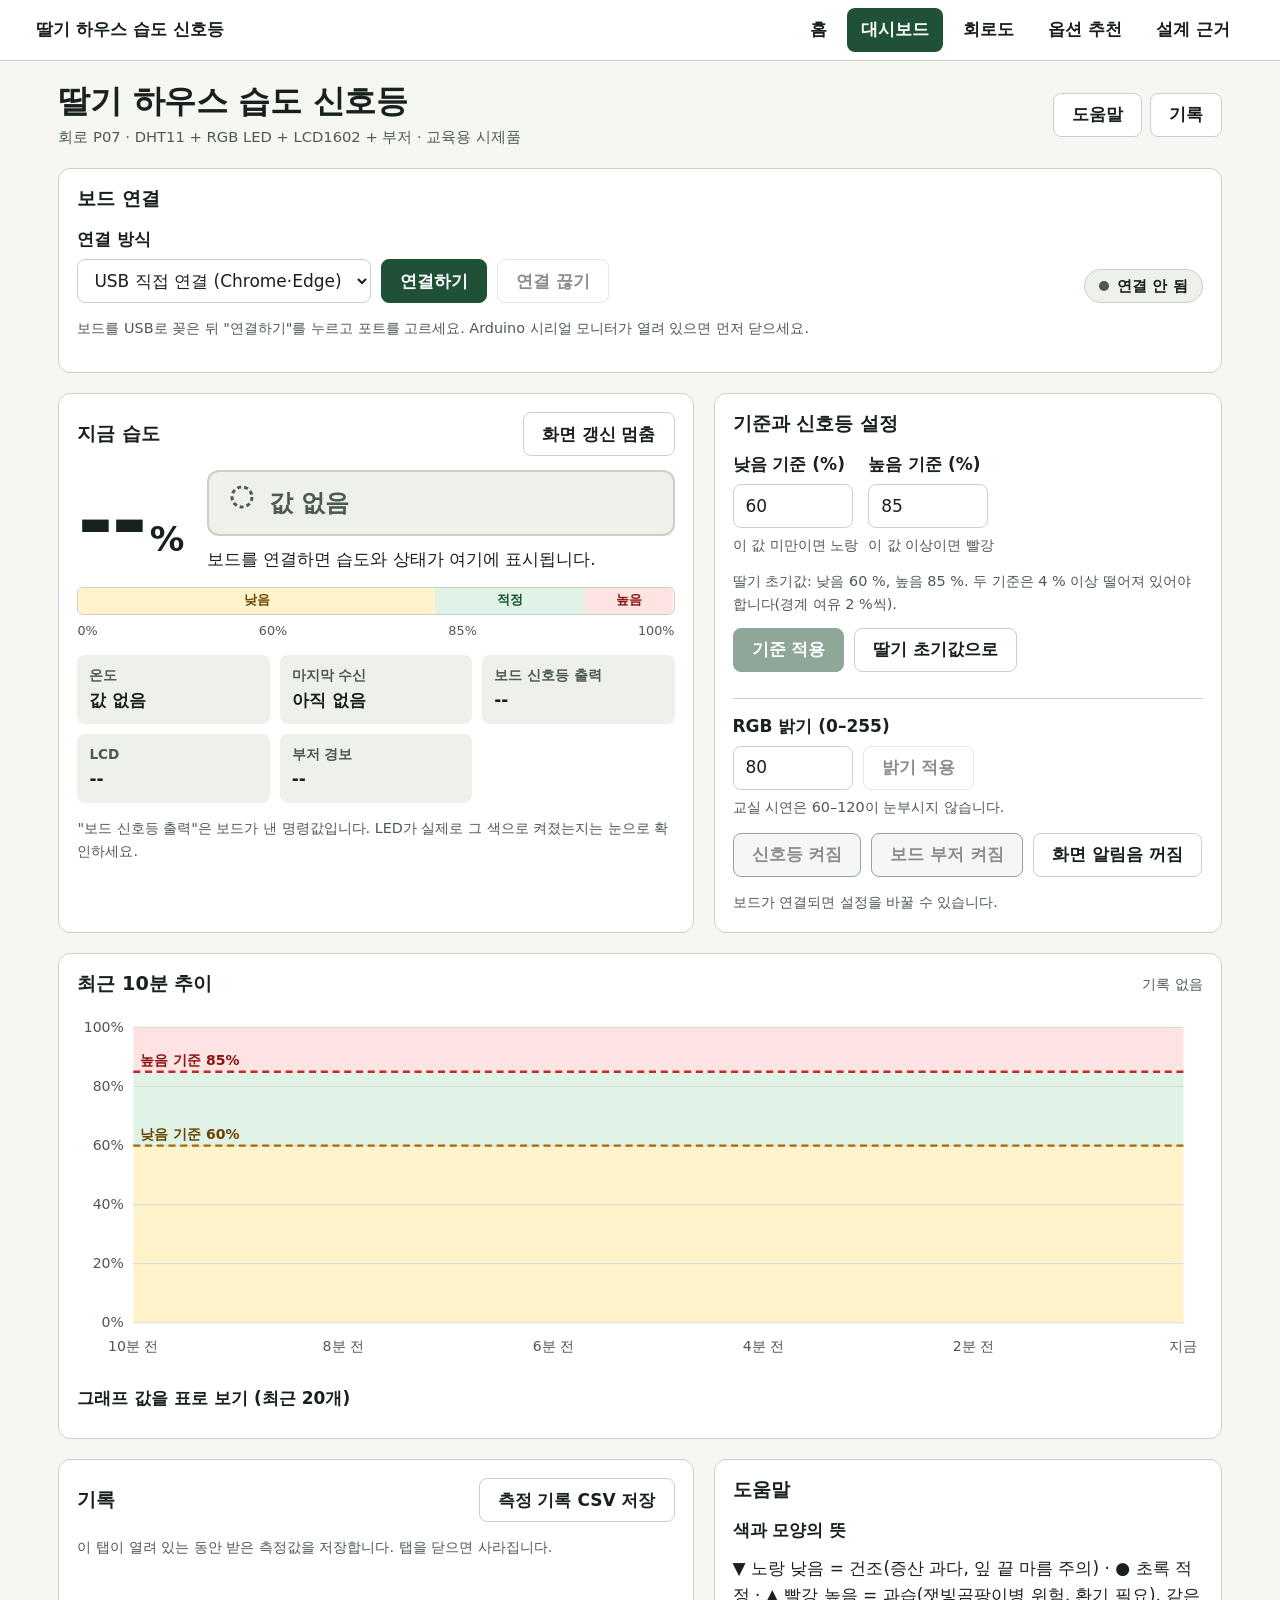
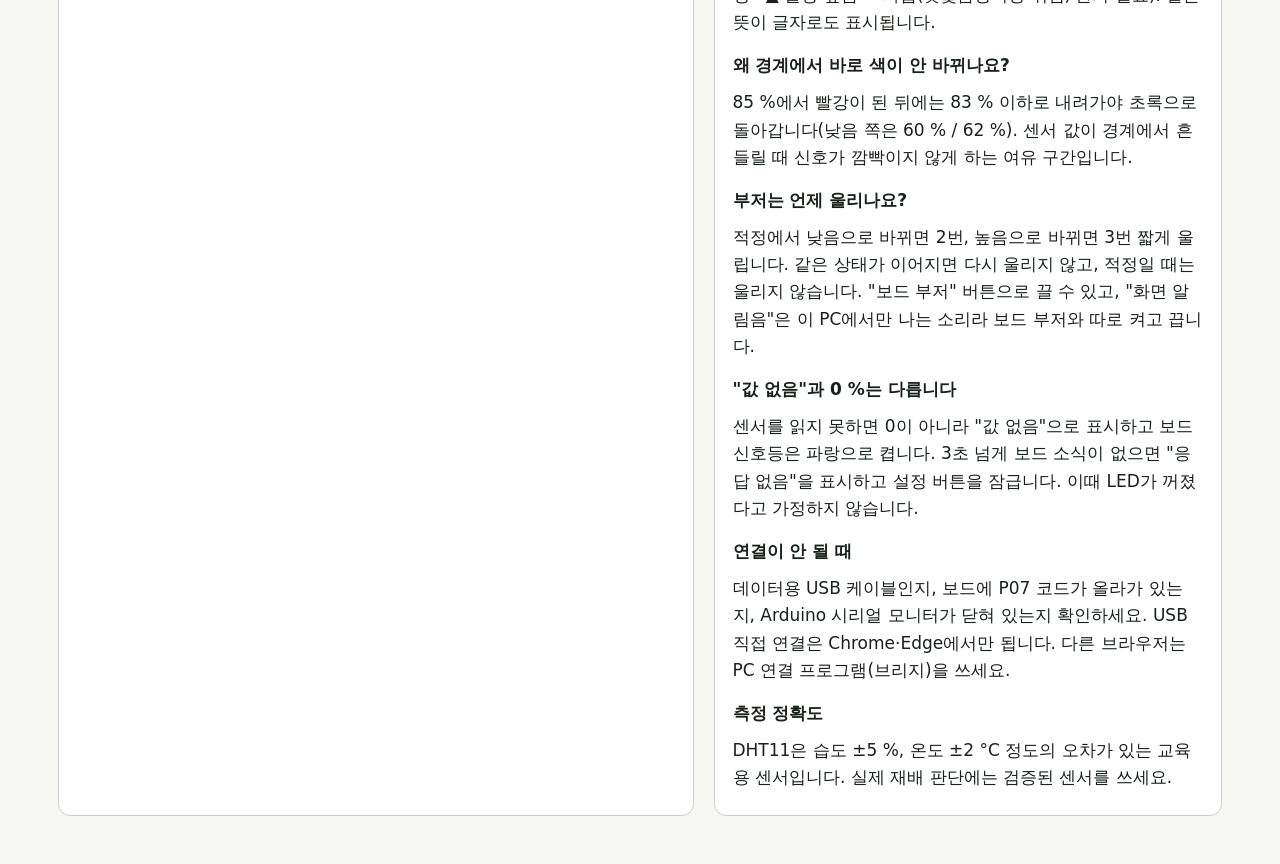
==== dashboard.html @ 8ade4249 "딸기 하우스 습도 신호등 사이트 첫 공개 대시보드, 회로도(부저 + 1kΩ 포함), 부품·서비스 옵션 추천, ISO 9241·WCAG 2.2 설계 근거 페이지와 보드 코드(P07)" ====
<!doctype html>
<html lang="ko">
<head>
<meta charset="utf-8">
<meta name="viewport" content="width=device-width, initial-scale=1">
<title>대시보드 · 딸기 하우스 습도 신호등</title>
<link rel="stylesheet" href="assets/nav.css">
<style>
/* 레이아웃: 위 = 연결 / 왼쪽 = 지금 상태 / 오른쪽 = 설정 / 아래 = 추이·기록·도움말
   색 토큰: 상태색(낮음·적정·높음)은 글자·모양과 함께만 씁니다 (WCAG 1.4.1) */
:root{
  --bg:#f6f7f3; --surface:#ffffff; --soft:#eef1ea; --line:#c9d0c5; --fg:#18211b; --muted:#4c5a50;
  --brand:#1f5136; --brand-fg:#ffffff; --focus:#0b57d0;
  --low:#a86b00;  --low-bg:#fff3cc;  --low-fg:#6b4300;
  --ok:#1f7a3d;   --ok-bg:#e1f2e6;   --ok-fg:#14532b;
  --high:#c62828; --high-bg:#fde4e2; --high-fg:#8a1414;
  --warn-bg:#fff2d6; --warn-fg:#6b4300; --err-bg:#fde4e2; --err-fg:#8a1414;
  --chart-grid:#d9ded5; --chart-line:#18211b;
  --font:"Pretendard","Malgun Gothic","Apple SD Gothic Neo","Noto Sans KR",system-ui,sans-serif;
  --mono:ui-monospace,"Cascadia Mono",Consolas,monospace;
  color-scheme:light;
}
@media (prefers-color-scheme: dark){:root{
  --bg:#121614; --surface:#1b211d; --soft:#232b25; --line:#3a463e; --fg:#e9efea; --muted:#aab8ae;
  --brand:#8fd0a8; --brand-fg:#0d1a12; --focus:#8ab4ff;
  --low:#f2c14e; --low-bg:#3d3010; --low-fg:#ffe7a6;
  --ok:#6fd48f;  --ok-bg:#183524; --ok-fg:#c4f0d2;
  --high:#ff8a80;--high-bg:#4a1f1d;--high-fg:#ffd2cd;
  --warn-bg:#3d2f10; --warn-fg:#ffe2a6; --err-bg:#4a1f1d; --err-fg:#ffd2cd;
  --chart-grid:#33403a; --chart-line:#e9efea; color-scheme:dark}}
*{box-sizing:border-box}
[hidden]{display:none!important}
html{font-size:100%}
body{margin:0;background:var(--bg);color:var(--fg);font-family:var(--font);font-size:1.0625rem;line-height:1.6}
.skip{position:absolute;left:-9999px;top:8px;background:var(--surface);color:var(--fg);padding:8px 12px;border-radius:6px;z-index:10}
.skip:focus{left:12px}
:focus-visible{outline:3px solid var(--focus);outline-offset:2px}
.wrap{max-width:1240px;margin:0 auto;padding:20px max(16px,3vw) 48px;display:grid;gap:20px}
h1,h2,h3{margin:0;line-height:1.3}
h1{font-size:clamp(1.5rem,2.6vw,2rem);font-weight:800;letter-spacing:-.01em}
h2{font-size:1.2rem;font-weight:800}
p{margin:0}
.muted{color:var(--muted)}
.small{font-size:.92rem}
code,.mono{font-family:var(--mono);font-size:.92em}
/* 머리말 */
header.top{display:flex;flex-wrap:wrap;gap:12px 24px;align-items:center;justify-content:space-between}
.title{display:grid;gap:2px}
.toplinks{display:flex;gap:8px;flex-wrap:wrap}
/* 카드 */
.card{background:var(--surface);border:1px solid var(--line);border-radius:12px;padding:18px;display:grid;gap:14px;min-width:0;align-content:start}
.grid{display:grid;grid-template-columns:minmax(0,1.25fr) minmax(0,1fr);gap:20px}
@media (max-width:860px){.grid{grid-template-columns:1fr}}
/* 버튼·입력 */
button,select,input{font:inherit;color:inherit}
button,.btn{min-height:44px;padding:0 18px;border-radius:8px;border:1px solid var(--line);background:var(--surface);cursor:pointer;font-weight:600;text-decoration:none;display:inline-flex;align-items:center;gap:8px;color:var(--fg)}
button.primary{background:var(--brand);border-color:var(--brand);color:var(--brand-fg)}
button[aria-pressed="true"]{background:var(--soft);border-color:var(--brand)}
button:disabled{opacity:.5;cursor:not-allowed}
select,input[type=number],input[type=text]{min-height:44px;border:1px solid var(--line);border-radius:8px;background:var(--surface);padding:0 12px}
input[type=number]{width:7.5rem;font-variant-numeric:tabular-nums}
input[type=range]{width:100%;min-height:44px;accent-color:var(--brand)}
input[aria-invalid="true"]{border-color:var(--high);border-width:2px}
label{font-weight:700}
.row{display:flex;flex-wrap:wrap;gap:10px;align-items:center}
.field{display:grid;gap:6px}
.hint{font-size:.9rem;color:var(--muted)}
.error-text{font-size:.92rem;color:var(--err-fg);background:var(--err-bg);padding:6px 10px;border-radius:6px}
/* 연결 막대 */
.conn{display:flex;flex-wrap:wrap;gap:12px;align-items:end;justify-content:space-between}
.conn .row{align-items:end}
.pill{display:inline-flex;align-items:center;gap:8px;border-radius:999px;padding:4px 14px;font-weight:700;font-size:.95rem;border:1px solid var(--line);background:var(--soft)}
.pill .dot{width:10px;height:10px;border-radius:50%;background:var(--muted)}
.pill[data-s="connected"] .dot{background:var(--ok)}
.pill[data-s="stale"]{background:var(--warn-bg);color:var(--warn-fg)}
.pill[data-s="stale"] .dot{background:#d08a00}
.pill[data-s="error"]{background:var(--err-bg);color:var(--err-fg)}
.pill[data-s="error"] .dot{background:var(--high)}
.banner{border-radius:10px;padding:12px 16px;display:grid;gap:4px}
.banner.warn{background:var(--warn-bg);color:var(--warn-fg)}
.banner.err{background:var(--err-bg);color:var(--err-fg)}
.banner.sim{background:var(--soft);border:1px dashed var(--line)}
/* 지금 상태 */
.now{display:grid;grid-template-columns:auto 1fr;gap:18px 24px;align-items:center}
@media (max-width:520px){.now{grid-template-columns:1fr}}
.reading{font-size:clamp(3.4rem,8vw,5.4rem);font-weight:800;line-height:1;font-variant-numeric:tabular-nums;letter-spacing:-.02em}
.reading small{font-size:.4em;font-weight:700;margin-left:4px}
.level{display:inline-flex;align-items:center;gap:12px;border-radius:12px;padding:10px 18px;font-size:1.5rem;font-weight:800;border:2px solid transparent}
.level svg{width:30px;height:30px;flex:none}
.level[data-l="low"]{background:var(--low-bg);color:var(--low-fg);border-color:var(--low)}
.level[data-l="ok"]{background:var(--ok-bg);color:var(--ok-fg);border-color:var(--ok)}
.level[data-l="high"]{background:var(--high-bg);color:var(--high-fg);border-color:var(--high)}
.level[data-l="none"]{background:var(--soft);color:var(--muted);border-color:var(--line)}
.meaning{font-size:1.05rem}
dl.facts{display:grid;grid-template-columns:repeat(auto-fit,minmax(150px,1fr));gap:10px;margin:0}
dl.facts div{background:var(--soft);border-radius:8px;padding:10px 12px;min-width:0}
dl.facts dt{font-size:.85rem;color:var(--muted);font-weight:700}
dl.facts dd{margin:0;font-weight:700;font-variant-numeric:tabular-nums;overflow-wrap:anywhere}
.is-stale .reading,.is-stale .level{opacity:.55}
/* 기준 막대 */
.scale{display:grid;gap:6px}
.scale-bar{position:relative;height:28px;border-radius:6px;overflow:hidden;display:flex;border:1px solid var(--line)}
.scale-bar span{display:flex;align-items:center;justify-content:center;font-size:.8rem;font-weight:800}
.scale-bar .b-low{background:var(--low-bg);color:var(--low-fg)}
.scale-bar .b-ok{background:var(--ok-bg);color:var(--ok-fg)}
.scale-bar .b-high{background:var(--high-bg);color:var(--high-fg)}
.scale-marker{position:absolute;top:-4px;bottom:-4px;width:4px;background:var(--fg);border-radius:2px;transform:translateX(-2px)}
.scale-ticks{display:flex;justify-content:space-between;font-size:.8rem;color:var(--muted);font-variant-numeric:tabular-nums}
/* 그래프 */
.chart{width:100%;height:auto;display:block}
details summary{cursor:pointer;font-weight:700;min-height:44px;display:flex;align-items:center}
.tablebox{overflow-x:auto;border:1px solid var(--line);border-radius:8px}
table{border-collapse:collapse;width:100%;font-variant-numeric:tabular-nums;font-size:.95rem}
th,td{text-align:left;padding:8px 12px;border-top:1px solid var(--line)}
thead th{background:var(--soft);border-top:0}
/* 기록 */
ol.log{list-style:none;margin:0;padding:0;display:grid;gap:4px;max-height:320px;overflow:auto}
ol.log li{display:grid;grid-template-columns:5.5rem 1fr;gap:10px;padding:6px 8px;border-radius:6px}
ol.log li:nth-child(odd){background:var(--soft)}
ol.log time{font-family:var(--mono);font-size:.88rem;color:var(--muted)}
.sr{position:absolute;width:1px;height:1px;overflow:hidden;clip:rect(0 0 0 0);white-space:nowrap}
.help dl{display:grid;gap:10px;margin:0}
.help dt{font-weight:800}
.help dd{margin:0 0 6px}
@media (prefers-reduced-motion:no-preference){.level{transition:background-color .3s,border-color .3s}}
</style>
</head>
<body>
<a class="skip" href="#main">본문으로 건너뛰기</a>
<nav class="site-nav" aria-label="사이트 메뉴"><ul><li class="brand">딸기 하우스 습도 신호등</li><li><a href="index.html">홈</a></li><li><a href="dashboard.html" aria-current="page">대시보드</a></li><li><a href="wiring.html">회로도</a></li><li><a href="options.html">옵션 추천</a></li><li><a href="design.html">설계 근거</a></li></ul></nav>
<div class="wrap">

<header class="top">
  <div class="title">
    <h1>딸기 하우스 습도 신호등</h1>
    <p class="muted small">회로 P07 · DHT11 + RGB LED + LCD1602 + 부저 · 교육용 시제품</p>
  </div>
  <nav class="toplinks" aria-label="바로가기">
    <a class="btn" href="#help">도움말</a>
    <a class="btn" href="#log-title">기록</a>
  </nav>
</header>

<section class="card" aria-labelledby="conn-title">
  <h2 id="conn-title">보드 연결</h2>
  <div class="conn">
    <div class="row">
      <div class="field">
        <label for="mode">연결 방식</label>
        <select id="mode">
          <option value="serial">USB 직접 연결 (Chrome·Edge)</option>
          <option value="bridge">PC 연결 프로그램 (브리지)</option>
          <option value="sim">시뮬레이션 (보드 없이 시험)</option>
        </select>
      </div>
      <div class="field" id="bridge-field" hidden>
        <label for="bridge-url">브리지 주소</label>
        <input id="bridge-url" type="text" value="ws://127.0.0.1:8765" spellcheck="false" autocomplete="off">
      </div>
      <button id="connect" class="primary" type="button">연결하기</button>
      <button id="disconnect" type="button" disabled>연결 끊기</button>
    </div>
    <p class="pill" id="conn-pill" data-s="idle"><span class="dot" aria-hidden="true"></span><span id="conn-text">연결 안 됨</span></p>
  </div>
  <p class="hint" id="mode-hint">보드를 USB로 꽂은 뒤 "연결하기"를 누르고 포트를 고르세요. Arduino 시리얼 모니터가 열려 있으면 먼저 닫으세요.</p>
  <div id="banner-area" class="grid" style="grid-template-columns:1fr"></div>
</section>

<main id="main" class="grid">
  <section class="card" id="now-card" aria-labelledby="now-title">
    <div class="row" style="justify-content:space-between">
      <h2 id="now-title">지금 습도</h2>
      <button id="pause" type="button" aria-pressed="false">화면 갱신 멈춤</button>
    </div>
    <div class="now">
      <p class="reading" id="rh-value" aria-describedby="rh-updated">--<small>%</small></p>
      <div style="display:grid;gap:10px">
        <p class="level" id="level" data-l="none"><span id="level-icon" aria-hidden="true"></span><span id="level-text">값 없음</span></p>
        <p class="meaning" id="level-meaning">보드를 연결하면 습도와 상태가 여기에 표시됩니다.</p>
      </div>
    </div>
    <div class="scale" aria-hidden="true">
      <div class="scale-bar" id="scale-bar">
        <span class="b-low" id="b-low">낮음</span><span class="b-ok" id="b-ok">적정</span><span class="b-high" id="b-high">높음</span>
        <i class="scale-marker" id="scale-marker" hidden></i>
      </div>
      <div class="scale-ticks"><span>0%</span><span id="tick-low">60%</span><span id="tick-high">85%</span><span>100%</span></div>
    </div>
    <dl class="facts">
      <div><dt>온도</dt><dd id="t-value">--</dd></div>
      <div><dt>마지막 수신</dt><dd id="rh-updated">아직 없음</dd></div>
      <div><dt>보드 신호등 출력</dt><dd id="rgb-state">--</dd></div>
      <div><dt>LCD</dt><dd id="lcd-state">--</dd></div>
      <div><dt>부저 경보</dt><dd id="buzz-state">--</dd></div>
    </dl>
    <p class="hint">"보드 신호등 출력"은 보드가 낸 명령값입니다. LED가 실제로 그 색으로 켜졌는지는 눈으로 확인하세요.</p>
  </section>

  <section class="card" aria-labelledby="set-title">
    <h2 id="set-title">기준과 신호등 설정</h2>
    <form id="rh-form" novalidate>
      <fieldset style="border:0;padding:0;margin:0;display:grid;gap:12px">
        <legend class="sr">습도 기준</legend>
        <div class="row">
          <div class="field">
            <label for="rh-low">낮음 기준 (%)</label>
            <input id="rh-low" name="rh-low" type="number" inputmode="numeric" min="1" max="99" step="1" value="60" aria-describedby="rh-low-hint rh-low-err">
            <span class="hint" id="rh-low-hint">이 값 미만이면 노랑</span>
          </div>
          <div class="field">
            <label for="rh-high">높음 기준 (%)</label>
            <input id="rh-high" name="rh-high" type="number" inputmode="numeric" min="1" max="99" step="1" value="85" aria-describedby="rh-high-hint rh-high-err">
            <span class="hint" id="rh-high-hint">이 값 이상이면 빨강</span>
          </div>
        </div>
        <p class="error-text" id="rh-low-err" hidden></p>
        <p class="error-text" id="rh-high-err" hidden></p>
        <p class="hint">딸기 초기값: 낮음 60 %, 높음 85 %. 두 기준은 4 % 이상 떨어져 있어야 합니다(경계 여유 2 %씩).</p>
        <div class="row">
          <button type="submit" class="primary" id="rh-apply">기준 적용</button>
          <button type="button" id="rh-reset">딸기 초기값으로</button>
        </div>
        <p class="hint" id="rh-result" role="status"></p>
      </fieldset>
    </form>
    <hr style="border:0;border-top:1px solid var(--line);margin:0">
    <div class="field">
      <label for="bright">RGB 밝기 (0–255)</label>
      <div class="row">
        <input id="bright" type="number" inputmode="numeric" min="0" max="255" step="5" value="80" aria-describedby="bright-hint">
        <button type="button" id="bright-apply">밝기 적용</button>
      </div>
      <span class="hint" id="bright-hint">교실 시연은 60–120이 눈부시지 않습니다.</span>
    </div>
    <div class="row">
      <button type="button" id="light-toggle" aria-pressed="true">신호등 켜짐</button>
      <button type="button" id="buzz-toggle" aria-pressed="true">보드 부저 켜짐</button>
      <button type="button" id="sound-toggle" aria-pressed="false">화면 알림음 꺼짐</button>
    </div>
    <p class="hint" id="ctrl-note">보드가 연결되면 설정을 바꿀 수 있습니다.</p>
    <div id="sim-controls" class="banner sim" hidden>
      <strong>시뮬레이션 조작</strong>
      <p class="small">실제 보드 대신 가상 보드가 같은 규약으로 답합니다. 화면의 값은 실제 측정이 아닙니다.</p>
      <div class="row">
        <button type="button" data-sim="up">입김 불기 (+12 %)</button>
        <button type="button" data-sim="down">마른 바람 (−12 %)</button>
        <button type="button" data-sim="fail" aria-pressed="false">센서 오류 흉내</button>
      </div>
    </div>
  </section>

  <section class="card" style="grid-column:1/-1" aria-labelledby="trend-title">
    <div class="row" style="justify-content:space-between">
      <h2 id="trend-title">최근 10분 추이</h2>
      <p class="hint" id="trend-summary">기록 없음</p>
    </div>
    <svg class="chart" id="chart" viewBox="0 0 960 300" role="img" aria-labelledby="chart-title chart-desc">
      <title id="chart-title">최근 10분 습도 그래프</title>
      <desc id="chart-desc">아직 기록이 없습니다.</desc>
    </svg>
    <details>
      <summary>그래프 값을 표로 보기 (최근 20개)</summary>
      <div class="tablebox"><table>
        <thead><tr><th scope="col">시각</th><th scope="col">습도</th><th scope="col">온도</th><th scope="col">상태</th></tr></thead>
        <tbody id="trend-table"><tr><td colspan="4">기록 없음</td></tr></tbody>
      </table></div>
    </details>
  </section>

  <section class="card" aria-labelledby="log-title">
    <div class="row" style="justify-content:space-between">
      <h2 id="log-title">기록</h2>
      <button type="button" id="csv">측정 기록 CSV 저장</button>
    </div>
    <p class="hint" id="csv-note">이 탭이 열려 있는 동안 받은 측정값을 저장합니다. 탭을 닫으면 사라집니다.</p>
    <ol class="log" id="log" tabindex="0" aria-label="상태 변화와 명령 결과, 최신순"></ol>
  </section>

  <section class="card help" id="help" aria-labelledby="help-title">
    <h2 id="help-title">도움말</h2>
    <dl>
      <dt>색과 모양의 뜻</dt>
      <dd>▼ 노랑 낮음 = 건조(증산 과다, 잎 끝 마름 주의) · ● 초록 적정 · ▲ 빨강 높음 = 과습(잿빛곰팡이병 위험, 환기 필요). 같은 뜻이 글자로도 표시됩니다.</dd>
      <dt>왜 경계에서 바로 색이 안 바뀌나요?</dt>
      <dd>85 %에서 빨강이 된 뒤에는 83 % 이하로 내려가야 초록으로 돌아갑니다(낮음 쪽은 60 % / 62 %). 센서 값이 경계에서 흔들릴 때 신호가 깜빡이지 않게 하는 여유 구간입니다.</dd>
      <dt>부저는 언제 울리나요?</dt>
      <dd>적정에서 낮음으로 바뀌면 2번, 높음으로 바뀌면 3번 짧게 울립니다. 같은 상태가 이어지면 다시 울리지 않고, 적정일 때는 울리지 않습니다. "보드 부저" 버튼으로 끌 수 있고, "화면 알림음"은 이 PC에서만 나는 소리라 보드 부저와 따로 켜고 끕니다.</dd>
      <dt>"값 없음"과 0 %는 다릅니다</dt>
      <dd>센서를 읽지 못하면 0이 아니라 "값 없음"으로 표시하고 보드 신호등은 파랑으로 켭니다. 3초 넘게 보드 소식이 없으면 "응답 없음"을 표시하고 설정 버튼을 잠급니다. 이때 LED가 꺼졌다고 가정하지 않습니다.</dd>
      <dt>연결이 안 될 때</dt>
      <dd>데이터용 USB 케이블인지, 보드에 P07 코드가 올라가 있는지, Arduino 시리얼 모니터가 닫혀 있는지 확인하세요. USB 직접 연결은 Chrome·Edge에서만 됩니다. 다른 브라우저는 PC 연결 프로그램(브리지)을 쓰세요.</dd>
      <dt>측정 정확도</dt>
      <dd>DHT11은 습도 ±5 %, 온도 ±2 °C 정도의 오차가 있는 교육용 센서입니다. 실제 재배 판단에는 검증된 센서를 쓰세요.</dd>
    </dl>
  </section>
</main>

<div class="sr" aria-live="polite" id="announcer"></div>
</div>

<script>
"use strict";
/* ================= 설정 ================= */
const PROFILE = "P07";
const STALE_MS = 3000;          // 이 시간 동안 상태가 없으면 '응답 없음'
const ACK_TIMEOUT_MS = 3000;    // 명령 응답 대기
const HISTORY_MS = 10 * 60 * 1000;
const STRAWBERRY = { low: 60, high: 85 };
const HYST = 2;

const LEVELS = {
  low:  { text: "낮음", color: "노랑", meaning: "건조합니다. 증산이 많아 잎 끝이 마를 수 있어요. 관수·차광·환기 조절을 확인하세요." },
  ok:   { text: "적정", color: "초록", meaning: "딸기 관리 범위 안입니다." },
  high: { text: "높음", color: "빨강", meaning: "과습입니다. 잿빛곰팡이병 위험이 커져요. 환기가 필요합니다." },
  none: { text: "값 없음", color: "파랑", meaning: "센서 값을 받지 못했습니다." },
};
const ICONS = { // 색 말고도 모양으로 구분
  low:  '<svg viewBox="0 0 30 30"><path d="M4 8h22L15 25z" fill="currentColor"/></svg>',
  ok:   '<svg viewBox="0 0 30 30"><circle cx="15" cy="15" r="11" fill="currentColor"/></svg>',
  high: '<svg viewBox="0 0 30 30"><path d="M4 23h22L15 5z" fill="currentColor"/></svg>',
  none: '<svg viewBox="0 0 30 30"><circle cx="15" cy="15" r="10" fill="none" stroke="currentColor" stroke-width="3" stroke-dasharray="4 3"/></svg>',
};
const ERRORS = {
  out_of_range: "허용 범위를 벗어났습니다. 습도 기준은 1–99 %, 밝기는 0–255입니다.",
  low_not_below_high: "낮음 기준이 높음 기준보다 작아야 합니다.",
  gap_too_small: "두 기준이 4 % 이상 떨어져 있어야 합니다.",
  unknown_setting: "보드가 모르는 설정입니다.",
  bad_args: "명령 형식이 맞지 않습니다.",
  bad_request: "요청 번호가 잘못되었습니다.",
  unknown_command: "보드가 모르는 명령입니다. 보드에 P07 코드가 올라가 있는지 확인하세요.",
  line_too_long: "명령이 너무 깁니다.",
  timeout: "3초 안에 보드 응답이 없었습니다. 적용 여부를 상태 값으로 확인하세요. 자동으로 다시 보내지 않습니다.",
  not_connected: "보드가 연결되어 있지 않습니다.",
};

/* ================= 화면 요소 ================= */
const $ = (id) => document.getElementById(id);
const els = {
  mode: $("mode"), bridgeField: $("bridge-field"), bridgeUrl: $("bridge-url"),
  connect: $("connect"), disconnect: $("disconnect"), pill: $("conn-pill"), connText: $("conn-text"),
  modeHint: $("mode-hint"), banners: $("banner-area"), nowCard: $("now-card"),
  rh: $("rh-value"), level: $("level"), levelText: $("level-text"), levelIcon: $("level-icon"),
  meaning: $("level-meaning"), t: $("t-value"), updated: $("rh-updated"), rgb: $("rgb-state"), lcd: $("lcd-state"),
  bLow: $("b-low"), bOk: $("b-ok"), bHigh: $("b-high"), marker: $("scale-marker"), tickLow: $("tick-low"), tickHigh: $("tick-high"),
  form: $("rh-form"), low: $("rh-low"), high: $("rh-high"), lowErr: $("rh-low-err"), highErr: $("rh-high-err"),
  rhApply: $("rh-apply"), rhReset: $("rh-reset"), rhResult: $("rh-result"),
  bright: $("bright"), brightApply: $("bright-apply"), light: $("light-toggle"), sound: $("sound-toggle"), buzz: $("buzz-toggle"), buzzState: $("buzz-state"),
  ctrlNote: $("ctrl-note"), sim: $("sim-controls"), pause: $("pause"),
  chart: $("chart"), chartDesc: $("chart-desc"), trendSummary: $("trend-summary"), trendTable: $("trend-table"),
  log: $("log"), csv: $("csv"), announcer: $("announcer"),
};

/* ================= 상태 ================= */
const app = {
  transport: null, connected: false, lastStateAt: 0, state: null, profileOk: true,
  history: [], records: [], pending: new Map(), nextId: 100,
  lastLevel: undefined, formDirty: false, paused: false, sound: false, audio: null,
};

/* ================= 연결 방식(전송) ================= */
// 공통 모양: connect(), send(line), close(); onLine(text), onStatus(kind, detail)
class SerialTransport {
  constructor(h) { this.h = h; this.port = null; this.reader = null; this.writer = null; this.closing = false; }
  async connect() {
    if (!("serial" in navigator)) throw new Error("이 브라우저는 USB 직접 연결(Web Serial)을 지원하지 않습니다. Chrome·Edge를 쓰거나 브리지를 고르세요.");
    this.port = await navigator.serial.requestPort();
    await this.port.open({ baudRate: 115200 });
    const enc = new TextEncoderStream(); enc.readable.pipeTo(this.port.writable).catch(() => {});
    this.writer = enc.writable.getWriter();
    this.h.onStatus("opening", "보드가 재시작하는 2초 동안 기다립니다.");
    this.readLoop();
    await new Promise((r) => setTimeout(r, 2000));
    this.h.onStatus("open");
  }
  async readLoop() {
    const dec = new TextDecoderStream();
    this.port.readable.pipeTo(dec.writable).catch(() => {});
    this.reader = dec.readable.getReader();
    let buf = "";
    try {
      for (;;) {
        const { value, done } = await this.reader.read();
        if (done) break;
        buf += value;
        let i;
        while ((i = buf.indexOf("\n")) >= 0) { const line = buf.slice(0, i).trim(); buf = buf.slice(i + 1); if (line) this.h.onLine(line); }
        if (buf.length > 4096) buf = "";
      }
    } catch (e) { if (!this.closing) this.h.onStatus("error", "USB 연결이 끊겼습니다: " + e.message); }
  }
  send(line) { return this.writer.write(line + "\n"); }
  async close() {
    this.closing = true;
    try { await this.reader?.cancel(); } catch {}
    try { await this.writer?.close(); } catch {}
    try { await this.port?.close(); } catch {}
  }
}

class BridgeTransport {
  constructor(h, url) { this.h = h; this.url = url; this.ws = null; this.closing = false; }
  connect() {
    return new Promise((resolve, reject) => {
      let opened = false;
      this.ws = new WebSocket(this.url);
      this.ws.onopen = () => { opened = true; this.h.onStatus("open"); resolve(); };
      this.ws.onerror = () => { if (!opened) reject(new Error("브리지에 접속하지 못했습니다. PC 연결 프로그램이 실행 중인지, 주소가 맞는지 확인하세요.")); };
      this.ws.onclose = () => { if (opened && !this.closing) this.h.onStatus("error", "브리지 연결이 끊겼습니다."); };
      this.ws.onmessage = (ev) => this.h.onLine(String(ev.data));
    });
  }
  send(line) { this.ws.send(line); return Promise.resolve(); }
  close() { this.closing = true; try { this.ws?.close(); } catch {} return Promise.resolve(); }
}

// 가상 보드: 보드 코드(logic.h)와 같은 규칙으로 답합니다.
class SimTransport {
  constructor(h) { this.h = h; this.timer = null; this.rh = 70; this.t = 22.5; this.fail = false; this.fails = 0;
    this.low = 60; this.high = 85; this.bright = 80; this.light = true; this.buzz = true; this.level = null; this.valid = false; this.ms = 0; this.dhtTick = 0; this.seen = false; }
  connect() { this.h.onStatus("open"); this.timer = setInterval(() => this.tick(), 1000); return Promise.resolve(); }
  classify(prev) {
    if (!this.valid) return null;
    const plain = () => this.rh < this.low ? "low" : this.rh >= this.high ? "high" : "ok";
    if (prev === "high" && this.rh > this.high - HYST) return "high";
    if (prev === "low" && this.rh < this.low + HYST) return "low";
    return plain();
  }
  rgb() { if (!this.light) return [0, 0, 0]; if (!this.level) return [0, 0, this.bright]; return this.level === "low" ? [this.bright, this.bright >> 1, 0] : this.level === "ok" ? [0, this.bright, 0] : [this.bright, 0, 0]; }
  tick() {
    this.ms += 1000;
    if (++this.dhtTick % 2 === 0) { // 2초마다 측정
      if (this.fail) { this.fails++; if (this.fails >= 2) this.valid = false; }
      else { this.fails = 0; this.valid = true; this.seen = true;
        this.rh = Math.min(99, Math.max(20, this.rh + (Math.random() - 0.5) * 1.6));
        this.t = Math.round((this.t + (Math.random() - 0.5) * 0.2) * 10) / 10; }
      this.level = this.classify(this.level);
    }
    this.emitState(0);
  }
  emitState(req) {
    const v = this.valid, s = { v: 1, type: "state", profile: PROFILE, request: req, ms: this.ms,
      humidity_pct: v ? Math.round(this.rh * 10) / 10 : null, temperature_c: v ? this.t : null,
      rh_level: this.level, rh_low: this.low, rh_high: this.high, light_on: this.light, bright: this.bright,
      rgb: this.rgb(), dht_fail_count: this.fails, buzzer_on: this.buzz, lcd_ready: true };
    setTimeout(() => this.h.onLine(JSON.stringify(s)), 30);
  }
  reply(o) { setTimeout(() => this.h.onLine(JSON.stringify(Object.assign({ v: 1 }, o))), 60); }
  send(line) {
    const tok = line.trim().split(/\s+/); const req = Number(tok[0]); const cmd = (tok[1] || "").toUpperCase();
    const ints = tok.slice(2).map((x) => (/^-?\d+$/.test(x) ? Number(x) : NaN));
    if (!(req >= 1 && req <= 65535)) { this.reply({ type: "error", request: 0, code: "bad_request" }); return Promise.resolve(); }
    const ack = () => this.reply({ type: "ack", request: req, applied: true });
    const err = (code) => this.reply({ type: "error", request: req, code });
    if (cmd === "STATUS") this.emitState(req);
    else if (cmd === "PING") ack();
    else if (cmd === "STOP") { this.light = false; ack(); }
    else if (cmd === "LIGHT") { if (ints[0] !== 0 && ints[0] !== 1) err("out_of_range"); else { this.light = ints[0] === 1; ack(); } }
    else if (cmd === "BUZZ") { if (ints[0] !== 0 && ints[0] !== 1) err("out_of_range"); else { this.buzz = ints[0] === 1; ack(); } }
    else if (cmd === "BRIGHT") { if (!(ints[0] >= 0 && ints[0] <= 255)) err("out_of_range"); else { this.bright = ints[0]; ack(); } }
    else if (cmd === "SET") {
      const [a, b] = [ints[1], ints[2]];
      if ((tok[2] || "").toUpperCase() !== "RH") err("unknown_setting");
      else if (!(a >= 1 && a <= 99 && b >= 1 && b <= 99)) err("out_of_range");
      else if (a >= b) err("low_not_below_high");
      else if (b - a < 2 * HYST) err("gap_too_small");
      else { this.low = a; this.high = b; this.level = this.classify(null); ack(); }
    } else err("unknown_command");
    return Promise.resolve();
  }
  nudge(d) { this.rh = Math.min(99, Math.max(20, this.rh + d)); }
  close() { clearInterval(this.timer); return Promise.resolve(); }
}

/* ================= 연결 흐름 ================= */
const handlers = {
  onLine: (text) => handleLine(text),
  onStatus: (kind, detail) => {
    if (kind === "opening") setConn("connecting", "연결 중… " + (detail || ""));
    if (kind === "open") {
      if (app.transport instanceof BridgeTransport) setConn("connecting", "브리지 접속됨 · 보드 포트 확인 중");
      else setConn("connected", "연결됨 · 상태 확인 중");
      sendCommand("STATUS", { quiet: true });
    }
    if (kind === "error") { app.connected = false; setConn("error", detail || "연결 오류"); updateControls(); addLog(detail || "연결 오류"); }
  },
};

els.mode.addEventListener("change", () => {
  const m = els.mode.value;
  els.bridgeField.hidden = m !== "bridge";
  els.modeHint.textContent = {
    serial: "보드를 USB로 꽂은 뒤 \"연결하기\"를 누르고 포트를 고르세요. Arduino 시리얼 모니터가 열려 있으면 먼저 닫으세요.",
    bridge: "PC에서 bridge.py를 먼저 실행한 뒤 \"연결하기\"를 누르세요. 다른 브라우저나 여러 탭에서도 같은 보드를 볼 수 있습니다.",
    sim: "보드 없이 화면과 규칙을 시험합니다. 표시되는 값은 실제 측정이 아닙니다.",
  }[m];
});

els.connect.addEventListener("click", async () => {
  const m = els.mode.value;
  app.transport = m === "serial" ? new SerialTransport(handlers) : m === "bridge" ? new BridgeTransport(handlers, els.bridgeUrl.value.trim()) : new SimTransport(handlers);
  els.connect.disabled = true; els.mode.disabled = true;
  setConn("connecting", "연결 중…");
  try {
    await app.transport.connect();
    app.connected = true; app.source = m;
    els.disconnect.disabled = false;
    els.sim.hidden = m !== "sim";
    showBanner(m === "sim" ? { kind: "sim", title: "시뮬레이션 중", text: "가상 보드의 값입니다. 실제 측정이 아닙니다." } : null);
    addLog(m === "sim" ? "시뮬레이션 시작" : "연결됨 (" + els.mode.selectedOptions[0].textContent + ")");
  } catch (e) {
    app.transport = null; els.connect.disabled = false; els.mode.disabled = false;
    const msg = e && e.name === "NotFoundError" ? "포트를 고르지 않았습니다. 다시 \"연결하기\"를 눌러 보드 포트를 고르세요." : (e.message || String(e));
    setConn("error", "연결 실패"); showBanner({ kind: "err", title: "연결하지 못했습니다", text: msg }); addLog("연결 실패: " + msg);
  }
  updateControls();
});

els.disconnect.addEventListener("click", async () => {
  await app.transport?.close(); app.transport = null; app.connected = false;
  for (const p of app.pending.values()) clearTimeout(p.timer); app.pending.clear();
  app.state = null; app.lastStateAt = 0; app.lastLevel = undefined; app.history = []; renderChart();
  els.connect.disabled = false; els.mode.disabled = false; els.disconnect.disabled = true; els.sim.hidden = true;
  setConn("idle", "연결 안 됨"); showBanner(null); addLog("연결 끊음"); updateControls(); renderNow();
});

function setConn(s, text) { els.pill.dataset.s = s; els.connText.textContent = text; }

function showBanner(b) {
  els.banners.textContent = "";
  if (!b) return;
  const d = document.createElement("div"); d.className = "banner " + b.kind;
  const t = document.createElement("strong"); t.textContent = b.title; const p = document.createElement("p"); p.textContent = b.text;
  d.append(t, p); els.banners.append(d);
}

/* ================= 받은 줄 처리 ================= */
function handleLine(text) {
  let msg;
  try { msg = JSON.parse(text); } catch { addLog("JSON이 아닌 줄: " + text.slice(0, 60)); return; } // 9600 단품 예제 출력 등
  if (msg.type === "state") {
    // STATUS 응답은 state 형식으로 오므로 대기 목록에서 지웁니다.
    const p = msg.request ? app.pending.get(msg.request) : null;
    if (p) { clearTimeout(p.timer); app.pending.delete(msg.request); p.resolve({ ok: true }); }
    onState(msg);
  }
  else if (msg.type === "ack" || msg.type === "error") onReply(msg);
  else if (msg.type === "bridge") onBridge(msg);
}

function onBridge(m) {
  if (m.status === "serial_open") { setConn("connected", "연결됨 (브리지 · " + m.port + ")"); sendCommand("STATUS", { quiet: true }); }
  else if (m.status === "serial_opening") setConn("connecting", "브리지가 " + m.port + " 여는 중…");
  else if (m.status === "serial_error") { setConn("error", "브리지: 포트 오류"); showBanner({ kind: "err", title: "브리지가 보드 포트를 열지 못했습니다", text: (m.detail || "") + " — 시리얼 모니터가 열려 있는지, 포트 이름이 맞는지 확인하세요. 3초마다 다시 시도합니다." }); }
  else if (m.status === "serial_not_open") addLog("브리지: 아직 보드 포트가 열리지 않아 명령을 보내지 못했습니다.");
  else if (m.status === "rejected") addLog("브리지가 형식이 틀린 명령을 거절했습니다: " + m.detail);
}

function onState(s) {
  app.lastStateAt = Date.now();
  if (s.profile !== PROFILE) {
    app.profileOk = false;
    showBanner({ kind: "err", title: "다른 회로 코드가 올라가 있습니다", text: `보드가 ${s.profile ?? "알 수 없음"}을(를) 보냈습니다. P07.ino를 업로드한 뒤 다시 연결하세요.` });
    updateControls(); return;
  }
  if (!app.profileOk) { app.profileOk = true; showBanner(null); }
  app.state = s;
  const now = Date.now();
  const rec = { at: now, rh: s.humidity_pct, t: s.temperature_c, level: s.rh_level, low: s.rh_low, high: s.rh_high, src: app.source };
  app.history.push(rec); while (app.history.length && now - app.history[0].at > HISTORY_MS) app.history.shift();
  if (app.records.length < 86400) app.records.push(rec);
  const lv = s.rh_level ?? "none";
  if (app.lastLevel !== undefined && lv !== app.lastLevel) {
    const L = LEVELS[lv];
    const msg = lv === "none" ? "센서 값을 받지 못했습니다. 보드 신호등은 파랑으로 켭니다." : `습도 ${fmt(s.humidity_pct)}% · ${L.text} (${L.color})`;
    addLog("상태 변화: " + msg); announce(msg);
    if (app.sound && (lv === "high" || lv === "low")) beep(lv);
  }
  app.lastLevel = lv;
  if (!app.formDirty) { els.low.value = s.rh_low; els.high.value = s.rh_high; }
  if (document.activeElement !== els.bright) els.bright.value = s.bright;
  els.light.setAttribute("aria-pressed", String(!!s.light_on));
  els.light.textContent = s.light_on ? "신호등 켜짐" : "신호등 꺼짐";
  els.buzz.setAttribute("aria-pressed", String(s.buzzer_on !== false));
  els.buzz.textContent = s.buzzer_on === false ? "보드 부저 꺼짐" : "보드 부저 켜짐";
  if (!isStale()) setConn("connected", app.source === "sim" ? "연결됨 (시뮬레이션)" : app.source === "bridge" ? "연결됨 (브리지)" : "연결됨 (USB)");
  updateControls();
  if (!app.paused) { renderNow(); renderChart(); }
}

/* ================= 명령 보내기 ================= */
function sendCommand(body, opts = {}) {
  return new Promise((resolve) => {
    if (!app.connected || !app.transport) { resolve({ ok: false, code: "not_connected" }); return; }
    const id = app.nextId; app.nextId = app.nextId >= 65535 ? 100 : app.nextId + 1;
    const line = `${id} ${body}`;
    const timer = setTimeout(() => { app.pending.delete(id); if (!opts.quiet) addLog(`응답 없음: ${body}`); resolve({ ok: false, code: "timeout" }); }, ACK_TIMEOUT_MS);
    app.pending.set(id, { body, timer, resolve, quiet: opts.quiet });
    app.transport.send(line).catch((e) => { clearTimeout(timer); app.pending.delete(id); resolve({ ok: false, code: "not_connected", detail: e.message }); });
    if (!opts.quiet) addLog(`보냄: ${body}`);
  });
}
function onReply(m) {
  const p = app.pending.get(m.request); if (!p) return;
  clearTimeout(p.timer); app.pending.delete(m.request);
  if (m.type === "ack") { if (!p.quiet) addLog(`적용됨: ${p.body}`); p.resolve({ ok: true }); }
  else { addLog(`거절됨: ${p.body} — ${ERRORS[m.code] || m.code}`); p.resolve({ ok: false, code: m.code }); }
}

/* ================= 설정 폼 ================= */
function validateForm() {
  const low = els.low.value.trim(), high = els.high.value.trim();
  const errs = { low: "", high: "" };
  const isInt = (v) => /^\d{1,2}$/.test(v);
  if (!isInt(low) || +low < 1 || +low > 99) errs.low = "낮음 기준에 1부터 99 사이의 정수를 입력하세요.";
  if (!isInt(high) || +high < 1 || +high > 99) errs.high = "높음 기준에 1부터 99 사이의 정수를 입력하세요.";
  if (!errs.low && !errs.high) {
    if (+low >= +high) errs.high = `높음 기준(${high} %)이 낮음 기준(${low} %)보다 커야 합니다.`;
    else if (+high - +low < 2 * HYST) errs.high = `두 기준의 차이가 ${+high - +low} %입니다. 4 % 이상 떨어뜨려 주세요.`;
  }
  setFieldError(els.low, els.lowErr, errs.low); setFieldError(els.high, els.highErr, errs.high);
  return errs.low || errs.high ? null : { low: +low, high: +high };
}
function setFieldError(input, box, msg) { input.setAttribute("aria-invalid", msg ? "true" : "false"); box.hidden = !msg; box.textContent = msg; }

els.low.addEventListener("input", () => { app.formDirty = true; });
els.high.addEventListener("input", () => { app.formDirty = true; });
els.form.addEventListener("submit", async (e) => {
  e.preventDefault();
  const v = validateForm();
  if (!v) { (els.low.getAttribute("aria-invalid") === "true" ? els.low : els.high).focus(); els.rhResult.textContent = "입력값을 확인하세요."; return; }
  els.rhResult.textContent = "보드에 보내는 중…"; els.rhApply.disabled = true;
  const r = await sendCommand(`SET RH ${v.low} ${v.high}`);
  els.rhApply.disabled = false; updateControls();
  if (r.ok) { app.formDirty = false; els.rhResult.textContent = `보드에 적용됨: 낮음 ${v.low} % · 높음 ${v.high} %`; }
  else els.rhResult.textContent = "적용되지 않았습니다. " + (ERRORS[r.code] || r.code);
});
els.rhReset.addEventListener("click", () => {
  els.low.value = STRAWBERRY.low; els.high.value = STRAWBERRY.high; app.formDirty = true; validateForm();
  els.rhResult.textContent = "딸기 초기값을 넣었습니다. \"기준 적용\"을 눌러야 보드에 반영됩니다.";
});

els.brightApply.addEventListener("click", async () => {
  const v = els.bright.value.trim();
  if (!/^\d{1,3}$/.test(v) || +v > 255) { els.ctrlNote.textContent = "밝기는 0부터 255 사이의 정수로 입력하세요."; els.bright.focus(); return; }
  const r = await sendCommand(`BRIGHT ${+v}`);
  els.ctrlNote.textContent = r.ok ? `밝기 ${v} 적용됨` : "적용되지 않았습니다. " + (ERRORS[r.code] || r.code);
});
els.light.addEventListener("click", async () => {
  const on = els.light.getAttribute("aria-pressed") !== "true";
  const r = await sendCommand(`LIGHT ${on ? 1 : 0}`);
  els.ctrlNote.textContent = r.ok ? (on ? "신호등을 켰습니다." : "신호등을 껐습니다. 측정은 계속됩니다.") : "적용되지 않았습니다. " + (ERRORS[r.code] || r.code);
});
els.buzz.addEventListener("click", async () => {
  const on = els.buzz.getAttribute("aria-pressed") !== "true";
  const r = await sendCommand(`BUZZ ${on ? 1 : 0}`);
  els.ctrlNote.textContent = r.ok ? (on ? "보드 부저를 켰습니다. 낮음·높음으로 바뀔 때 울립니다." : "보드 부저를 껐습니다. 신호등과 측정은 계속됩니다.") : "적용되지 않았습니다. " + (ERRORS[r.code] || r.code);
});
els.sound.addEventListener("click", () => {
  app.sound = !app.sound;
  els.sound.setAttribute("aria-pressed", String(app.sound)); els.sound.textContent = app.sound ? "화면 알림음 켜짐" : "화면 알림음 꺼짐";
  if (app.sound && !app.audio) { try { app.audio = new (window.AudioContext || window.webkitAudioContext)(); } catch {} }
});
els.pause.addEventListener("click", () => {
  app.paused = !app.paused;
  els.pause.setAttribute("aria-pressed", String(app.paused)); els.pause.textContent = app.paused ? "화면 갱신 다시 시작" : "화면 갱신 멈춤";
  if (!app.paused) { renderNow(); renderChart(); }
  announce(app.paused ? "화면 갱신을 멈췄습니다. 기록은 계속됩니다." : "화면 갱신을 다시 시작했습니다.");
});
els.sim.addEventListener("click", (e) => {
  const b = e.target.closest("button[data-sim]"); if (!b || !(app.transport instanceof SimTransport)) return;
  if (b.dataset.sim === "up") app.transport.nudge(12);
  if (b.dataset.sim === "down") app.transport.nudge(-12);
  if (b.dataset.sim === "fail") { app.transport.fail = !app.transport.fail; b.setAttribute("aria-pressed", String(app.transport.fail)); }
});

function updateControls() {
  const stale = isStale();
  const usable = app.connected && app.profileOk && !stale && !!app.state;
  for (const b of [els.rhApply, els.brightApply, els.light, els.buzz]) b.disabled = !usable;
  if (!app.connected) els.ctrlNote.textContent = "보드가 연결되면 설정을 바꿀 수 있습니다.";
  else if (stale) els.ctrlNote.textContent = "보드 응답이 없어 설정 버튼을 잠갔습니다.";
  else if (!app.profileOk) els.ctrlNote.textContent = "P07 코드가 아니어서 설정 버튼을 잠갔습니다.";
}

/* ================= 그리기 ================= */
const fmt = (v, d = 0) => (v === null || v === undefined || Number.isNaN(v) ? "--" : Number(v).toFixed(d));
function isStale() { return app.connected && app.lastStateAt > 0 && Date.now() - app.lastStateAt > STALE_MS; }

function renderNow() {
  const s = app.state;
  const lv = s && app.connected ? (s.rh_level ?? "none") : "none";
  const L = LEVELS[lv];
  els.rh.firstChild.nodeValue = s && app.connected ? fmt(s.humidity_pct) : "--";
  els.level.dataset.l = lv; els.levelText.textContent = s && app.connected ? `${L.text} · ${L.color}` : "값 없음";
  els.levelIcon.innerHTML = ICONS[lv];
  els.meaning.textContent = !app.connected ? "보드를 연결하면 습도와 상태가 여기에 표시됩니다."
    : !s ? "첫 상태를 기다리는 중입니다."
    : lv === "none" ? (s.dht_fail_count > 0 ? "센서를 읽지 못했습니다. DHT11의 VCC·GND·DATA 연결을 확인하세요." : "첫 측정을 기다리는 중입니다(약 2초).")
    : L.meaning;
  els.t.textContent = s && app.connected && s.temperature_c !== null ? `${fmt(s.temperature_c, 1)} °C` : "값 없음";
  if (s) {
    const [r, g, b] = s.rgb || [0, 0, 0];
    els.rgb.textContent = !s.light_on ? "꺼짐 (사용자가 끔)" : r && g ? `노랑 (${r}, ${g})` : r ? `빨강 (${r})` : g ? `초록 (${g})` : b ? `파랑 (${b}, 측정 중·센서 확인)` : "꺼짐";
    els.lcd.textContent = s.lcd_ready ? "정상" : "인식 안 됨 (A4·A5·전원 확인)";
    els.buzzState.textContent = s.buzzer_on === undefined ? "알 수 없음 (보드 코드 확인)"
      : s.buzzer_on ? "켜짐 · 낮음 2번, 높음 3번" : "꺼짐 (사용자가 끔)";
  }
  // 기준 막대
  const lo = s?.rh_low ?? 60, hi = s?.rh_high ?? 85;
  els.bLow.style.width = lo + "%"; els.bOk.style.width = (hi - lo) + "%"; els.bHigh.style.width = (100 - hi) + "%";
  els.tickLow.textContent = lo + "%"; els.tickHigh.textContent = hi + "%";
  const rh = s?.humidity_pct;
  els.marker.hidden = !(app.connected && rh !== null && rh !== undefined);
  if (!els.marker.hidden) els.marker.style.left = Math.max(0, Math.min(100, rh)) + "%";
  renderUpdated();
}
function renderUpdated() {
  if (!app.lastStateAt || !app.connected) { els.updated.textContent = "아직 없음"; return; }
  const sec = Math.round((Date.now() - app.lastStateAt) / 1000);
  els.updated.textContent = sec <= 1 ? "방금" : `${sec}초 전`;
}

const NS = "http://www.w3.org/2000/svg";
function svgEl(tag, attrs, parent) { const e = document.createElementNS(NS, tag); for (const k in attrs) e.setAttribute(k, attrs[k]); parent.appendChild(e); return e; }
function renderChart() {
  const svg = els.chart; [...svg.querySelectorAll(":scope > g")].forEach((g) => g.remove());
  const W = 960, H = 300, L = 48, R = 16, T = 14, B = 34, pw = W - L - R, ph = H - T - B;
  const css = getComputedStyle(document.documentElement); const c = (n) => css.getPropertyValue(n).trim();
  const g = svgEl("g", {}, svg);
  const now = Date.now(), x = (at) => L + pw * (1 - (now - at) / HISTORY_MS), y = (v) => T + ph * (1 - v / 100);
  const lo = app.state?.rh_low ?? 60, hi = app.state?.rh_high ?? 85;
  // 상태 띠
  svgEl("rect", { x: L, y: y(lo), width: pw, height: y(0) - y(lo), fill: c("--low-bg") }, g);
  svgEl("rect", { x: L, y: y(hi), width: pw, height: y(lo) - y(hi), fill: c("--ok-bg") }, g);
  svgEl("rect", { x: L, y: y(100), width: pw, height: y(hi) - y(100), fill: c("--high-bg") }, g);
  // 눈금
  for (const v of [0, 20, 40, 60, 80, 100]) {
    svgEl("line", { x1: L, x2: W - R, y1: y(v), y2: y(v), stroke: c("--chart-grid"), "stroke-width": 1 }, g);
    const t = svgEl("text", { x: L - 8, y: y(v) + 4, "text-anchor": "end", "font-size": 12, fill: c("--muted") }, g); t.textContent = v + "%";
  }
  for (let m = 0; m <= 10; m += 2) {
    const t = svgEl("text", { x: L + pw * (1 - m / 10), y: H - 10, "text-anchor": "middle", "font-size": 12, fill: c("--muted") }, g);
    t.textContent = m === 0 ? "지금" : `${m}분 전`;
  }
  // 기준선 + 글자
  for (const [v, name, col] of [[lo, `낮음 기준 ${lo}%`, "--low"], [hi, `높음 기준 ${hi}%`, "--high"]]) {
    svgEl("line", { x1: L, x2: W - R, y1: y(v), y2: y(v), stroke: c(col), "stroke-width": 2, "stroke-dasharray": "6 4" }, g);
    const t = svgEl("text", { x: L + 6, y: y(v) - 6, "font-size": 12, "font-weight": 700, fill: c(col + "-fg") }, g); t.textContent = name;
  }
  // 선: null이 있으면 끊어서 그립니다
  const pts = app.history;
  let d = "", pen = false;
  for (const p of pts) { if (p.rh === null || p.rh === undefined) { pen = false; continue; } d += (pen ? "L" : "M") + x(p.at).toFixed(1) + "," + y(p.rh).toFixed(1); pen = true; }
  if (d) svgEl("path", { d, fill: "none", stroke: c("--chart-line"), "stroke-width": 2.5, "stroke-linejoin": "round" }, g);
  const last = [...pts].reverse().find((p) => p.rh !== null && p.rh !== undefined);
  if (last) svgEl("circle", { cx: x(last.at), cy: y(last.rh), r: 5, fill: c("--chart-line") }, g);
  // 글 요약 (그래프의 텍스트 대안)
  const vals = pts.filter((p) => p.rh !== null && p.rh !== undefined).map((p) => p.rh);
  if (vals.length) {
    const mn = Math.min(...vals), mx = Math.max(...vals);
    const summary = `최근 ${Math.max(1, Math.round((now - pts[0].at) / 60000))}분 · 최저 ${fmt(mn)}% · 최고 ${fmt(mx)}% · 지금 ${fmt(last.rh)}%`;
    els.trendSummary.textContent = summary; els.chartDesc.textContent = summary + `. 낮음 기준 ${lo}%, 높음 기준 ${hi}%.`;
  }
  // 표 (최근 20개)
  const rows = pts.slice(-20).reverse();
  els.trendTable.textContent = "";
  if (!rows.length) { const tr = document.createElement("tr"); const td = document.createElement("td"); td.colSpan = 4; td.textContent = "기록 없음"; tr.append(td); els.trendTable.append(tr); }
  for (const p of rows) {
    const tr = document.createElement("tr");
    for (const v of [timeStr(p.at), p.rh === null ? "값 없음" : fmt(p.rh, 1) + " %", p.t === null ? "값 없음" : fmt(p.t, 1) + " °C", LEVELS[p.level ?? "none"].text]) {
      const td = document.createElement("td"); td.textContent = v; tr.append(td);
    }
    els.trendTable.append(tr);
  }
}

/* ================= 기록·알림 ================= */
const timeStr = (at) => { const d = new Date(at), p = (n) => String(n).padStart(2, "0"); return `${p(d.getHours())}:${p(d.getMinutes())}:${p(d.getSeconds())}`; };
function addLog(text) {
  const li = document.createElement("li"); const t = document.createElement("time");
  t.dateTime = new Date().toISOString(); t.textContent = timeStr(Date.now());
  const s = document.createElement("span"); s.textContent = text; li.append(t, s);
  els.log.prepend(li); while (els.log.children.length > 100) els.log.lastChild.remove();
}
function announce(text) { els.announcer.textContent = ""; setTimeout(() => { els.announcer.textContent = text; }, 50); }
function beep(lv) {
  const a = app.audio; if (!a) return;
  const o = a.createOscillator(), gn = a.createGain(); o.frequency.value = lv === "high" ? 880 : 440;
  gn.gain.value = 0.08; o.connect(gn).connect(a.destination); o.start(); o.stop(a.currentTime + 0.25);
}
els.csv.addEventListener("click", () => {
  if (!app.records.length) { $("csv-note").textContent = "아직 저장할 측정값이 없습니다."; return; }
  const head = "time,humidity_pct,temperature_c,rh_level,rh_low,rh_high,source\n";
  const body = app.records.map((r) => [new Date(r.at).toISOString(), r.rh ?? "", r.t ?? "", r.level ?? "", r.low, r.high, r.src].join(",")).join("\n");
  const blob = new Blob(["﻿" + head + body], { type: "text/csv;charset=utf-8" });
  const a = document.createElement("a"); a.href = URL.createObjectURL(blob);
  a.download = `p07-humidity-${new Date().toISOString().slice(0, 19).replace(/[:T]/g, "-")}.csv`;
  document.body.append(a); a.click(); a.remove(); setTimeout(() => URL.revokeObjectURL(a.href), 1000);
  $("csv-note").textContent = `${app.records.length}개 측정값을 CSV로 저장했습니다.`;
});

/* ================= 응답 없음 감시 ================= */
let wasStale = false;
setInterval(() => {
  const stale = isStale();
  els.nowCard.classList.toggle("is-stale", stale);
  if (stale && !wasStale) {
    setConn("stale", "응답 없음");
    showBanner({ kind: "warn", title: "보드 응답이 3초 넘게 없습니다", text: "화면의 값은 마지막으로 받은 값입니다. 보드 LED가 꺼졌다고 가정하지 마세요. USB 연결과 보드 전원을 확인하세요." });
    addLog("응답 없음 (3초 이상)"); announce("보드 응답이 없습니다. 마지막 값을 표시합니다.");
  }
  if (!stale && wasStale) { setConn("connected", "연결됨 · 다시 수신"); showBanner(app.source === "sim" ? { kind: "sim", title: "시뮬레이션 중", text: "가상 보드의 값입니다. 실제 측정이 아닙니다." } : null); addLog("수신 재개"); }
  if (stale) setConn("stale", `응답 없음 ${Math.round((Date.now() - app.lastStateAt) / 1000)}초`);
  wasStale = stale; updateControls(); renderUpdated();
}, 500);

renderNow(); renderChart();
</script>
</body>
</html>
---- assets/nav.css ----
/* 모든 페이지 공통 메뉴 — 같은 위치·같은 순서 (ISO 9241-110 기대 부합성, WCAG 3.2.3 일관된 내비게이션)
   색은 각 페이지의 토큰(--surface, --fg, --soft, --brand, --brand-fg, --line)을 그대로 씁니다. */
.site-nav{border-bottom:1px solid var(--line);background:var(--surface)}
.site-nav ul{max-width:1240px;margin:0 auto;padding:8px 16px;list-style:none;display:flex;flex-wrap:wrap;gap:6px;align-items:center}
.site-nav .brand{font-weight:800;margin-right:auto;padding:0 8px 0 0;color:var(--fg)}
.site-nav a{display:inline-flex;align-items:center;min-height:44px;padding:0 14px;border-radius:8px;color:var(--fg);text-decoration:none;font-weight:700}
.site-nav a:hover{background:var(--soft)}
.site-nav a[aria-current="page"]{background:var(--brand);color:var(--brand-fg)}
.site-nav a:focus-visible{outline:3px solid var(--focus);outline-offset:2px}
@media (max-width:560px){.site-nav .brand{width:100%}}
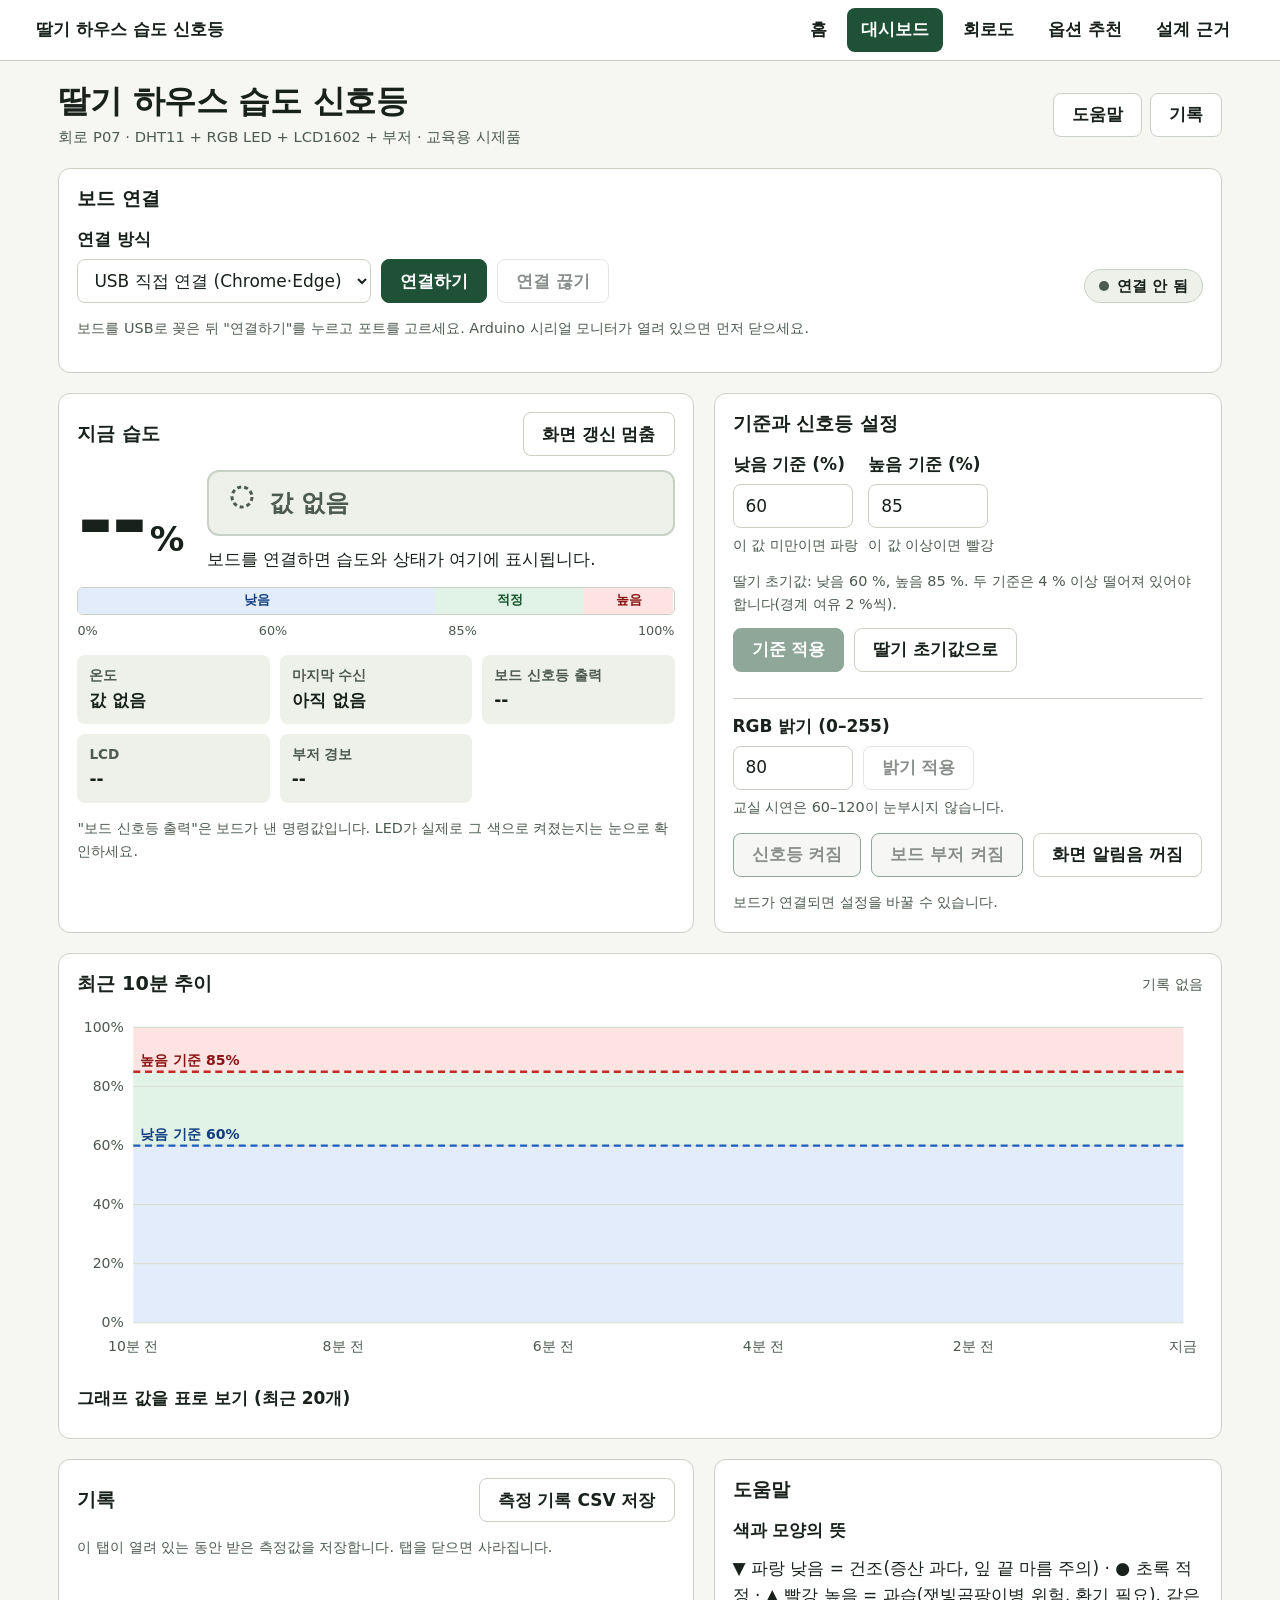
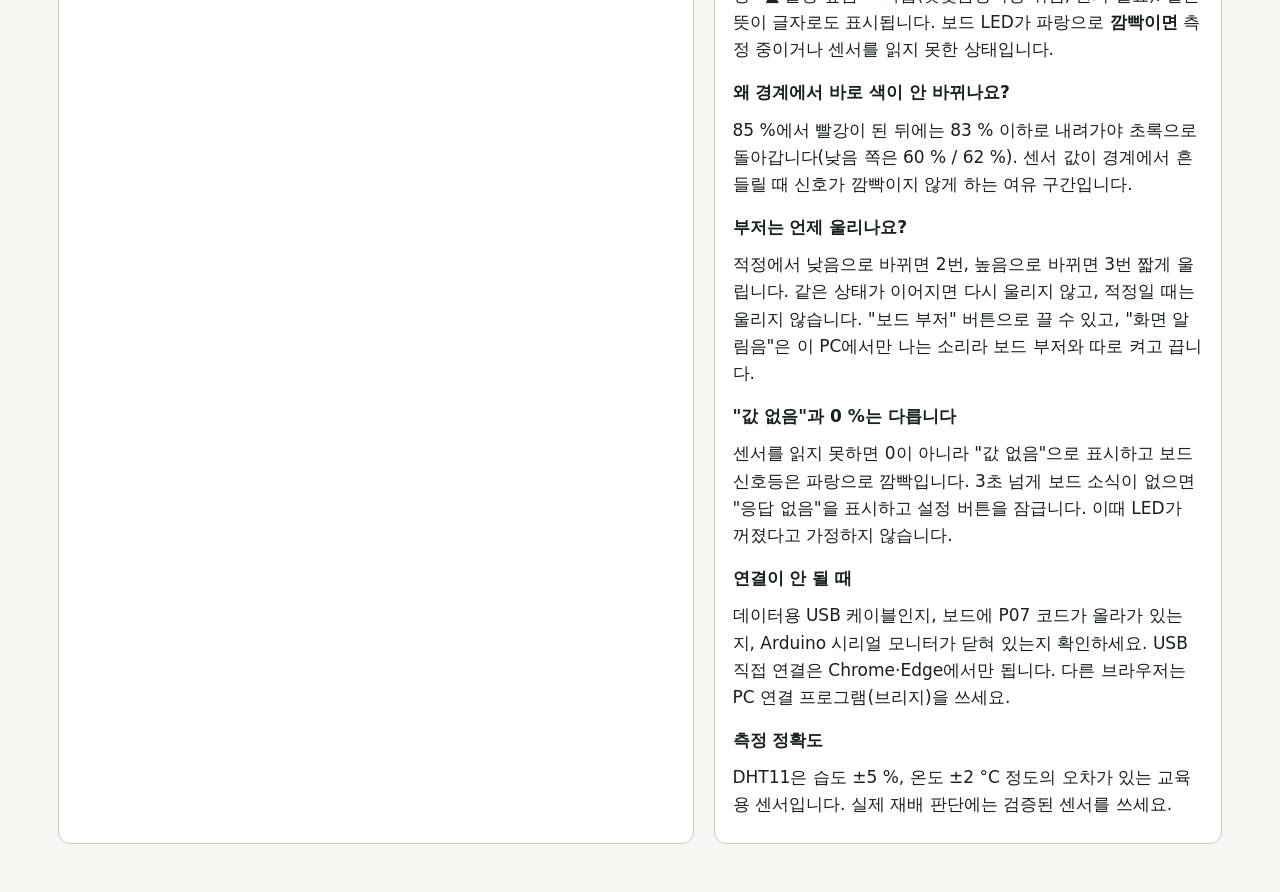
==== commit 185273de: "건조 = 파랑, 센서 확인 = 파랑 깜빡임으로 변경 노랑(빨강+초록)이 RGB 모듈에서 두 점으로 따로 보여 섞은 색을 없앴습니다. 보드 코드, 대시보드, 회로도, 홈, READM" ====
--- a/dashboard.html
+++ b/dashboard.html
@@ -11,7 +11,7 @@
 :root{
   --bg:#f6f7f3; --surface:#ffffff; --soft:#eef1ea; --line:#c9d0c5; --fg:#18211b; --muted:#4c5a50;
   --brand:#1f5136; --brand-fg:#ffffff; --focus:#0b57d0;
-  --low:#a86b00;  --low-bg:#fff3cc;  --low-fg:#6b4300;
+  --low:#1d5fbf;  --low-bg:#e2ecfb;  --low-fg:#123e80;
   --ok:#1f7a3d;   --ok-bg:#e1f2e6;   --ok-fg:#14532b;
   --high:#c62828; --high-bg:#fde4e2; --high-fg:#8a1414;
   --warn-bg:#fff2d6; --warn-fg:#6b4300; --err-bg:#fde4e2; --err-fg:#8a1414;
@@ -23,7 +23,7 @@
 @media (prefers-color-scheme: dark){:root{
   --bg:#121614; --surface:#1b211d; --soft:#232b25; --line:#3a463e; --fg:#e9efea; --muted:#aab8ae;
   --brand:#8fd0a8; --brand-fg:#0d1a12; --focus:#8ab4ff;
-  --low:#f2c14e; --low-bg:#3d3010; --low-fg:#ffe7a6;
+  --low:#7fb0ff; --low-bg:#1b2d4a; --low-fg:#c9dcff;
   --ok:#6fd48f;  --ok-bg:#183524; --ok-fg:#c4f0d2;
   --high:#ff8a80;--high-bg:#4a1f1d;--high-fg:#ffd2cd;
   --warn-bg:#3d2f10; --warn-fg:#ffe2a6; --err-bg:#4a1f1d; --err-fg:#ffd2cd;
@@ -205,7 +205,7 @@
           <div class="field">
             <label for="rh-low">낮음 기준 (%)</label>
             <input id="rh-low" name="rh-low" type="number" inputmode="numeric" min="1" max="99" step="1" value="60" aria-describedby="rh-low-hint rh-low-err">
-            <span class="hint" id="rh-low-hint">이 값 미만이면 노랑</span>
+            <span class="hint" id="rh-low-hint">이 값 미만이면 파랑</span>
           </div>
           <div class="field">
             <label for="rh-high">높음 기준 (%)</label>
@@ -280,13 +280,13 @@
     <h2 id="help-title">도움말</h2>
     <dl>
       <dt>색과 모양의 뜻</dt>
-      <dd>▼ 노랑 낮음 = 건조(증산 과다, 잎 끝 마름 주의) · ● 초록 적정 · ▲ 빨강 높음 = 과습(잿빛곰팡이병 위험, 환기 필요). 같은 뜻이 글자로도 표시됩니다.</dd>
+      <dd>▼ 파랑 낮음 = 건조(증산 과다, 잎 끝 마름 주의) · ● 초록 적정 · ▲ 빨강 높음 = 과습(잿빛곰팡이병 위험, 환기 필요). 같은 뜻이 글자로도 표시됩니다. 보드 LED가 파랑으로 <b>깜빡이면</b> 측정 중이거나 센서를 읽지 못한 상태입니다.</dd>
       <dt>왜 경계에서 바로 색이 안 바뀌나요?</dt>
       <dd>85 %에서 빨강이 된 뒤에는 83 % 이하로 내려가야 초록으로 돌아갑니다(낮음 쪽은 60 % / 62 %). 센서 값이 경계에서 흔들릴 때 신호가 깜빡이지 않게 하는 여유 구간입니다.</dd>
       <dt>부저는 언제 울리나요?</dt>
       <dd>적정에서 낮음으로 바뀌면 2번, 높음으로 바뀌면 3번 짧게 울립니다. 같은 상태가 이어지면 다시 울리지 않고, 적정일 때는 울리지 않습니다. "보드 부저" 버튼으로 끌 수 있고, "화면 알림음"은 이 PC에서만 나는 소리라 보드 부저와 따로 켜고 끕니다.</dd>
       <dt>"값 없음"과 0 %는 다릅니다</dt>
-      <dd>센서를 읽지 못하면 0이 아니라 "값 없음"으로 표시하고 보드 신호등은 파랑으로 켭니다. 3초 넘게 보드 소식이 없으면 "응답 없음"을 표시하고 설정 버튼을 잠급니다. 이때 LED가 꺼졌다고 가정하지 않습니다.</dd>
+      <dd>센서를 읽지 못하면 0이 아니라 "값 없음"으로 표시하고 보드 신호등은 파랑으로 깜빡입니다. 3초 넘게 보드 소식이 없으면 "응답 없음"을 표시하고 설정 버튼을 잠급니다. 이때 LED가 꺼졌다고 가정하지 않습니다.</dd>
       <dt>연결이 안 될 때</dt>
       <dd>데이터용 USB 케이블인지, 보드에 P07 코드가 올라가 있는지, Arduino 시리얼 모니터가 닫혀 있는지 확인하세요. USB 직접 연결은 Chrome·Edge에서만 됩니다. 다른 브라우저는 PC 연결 프로그램(브리지)을 쓰세요.</dd>
       <dt>측정 정확도</dt>
@@ -309,10 +309,10 @@
 const HYST = 2;
 
 const LEVELS = {
-  low:  { text: "낮음", color: "노랑", meaning: "건조합니다. 증산이 많아 잎 끝이 마를 수 있어요. 관수·차광·환기 조절을 확인하세요." },
+  low:  { text: "낮음", color: "파랑", meaning: "건조합니다. 증산이 많아 잎 끝이 마를 수 있어요. 관수·차광·환기 조절을 확인하세요." },
   ok:   { text: "적정", color: "초록", meaning: "딸기 관리 범위 안입니다." },
   high: { text: "높음", color: "빨강", meaning: "과습입니다. 잿빛곰팡이병 위험이 커져요. 환기가 필요합니다." },
-  none: { text: "값 없음", color: "파랑", meaning: "센서 값을 받지 못했습니다." },
+  none: { text: "값 없음", color: "파랑 깜빡임", meaning: "센서 값을 받지 못했습니다." },
 };
 const ICONS = { // 색 말고도 모양으로 구분
   low:  '<svg viewBox="0 0 30 30"><path d="M4 8h22L15 25z" fill="currentColor"/></svg>',
@@ -425,7 +425,7 @@
     if (prev === "low" && this.rh < this.low + HYST) return "low";
     return plain();
   }
-  rgb() { if (!this.light) return [0, 0, 0]; if (!this.level) return [0, 0, this.bright]; return this.level === "low" ? [this.bright, this.bright >> 1, 0] : this.level === "ok" ? [0, this.bright, 0] : [this.bright, 0, 0]; }
+  rgb() { if (!this.light) return [0, 0, 0]; if (!this.level) return [0, 0, this.bright]; return this.level === "low" ? [0, 0, this.bright] : this.level === "ok" ? [0, this.bright, 0] : [this.bright, 0, 0]; }
   tick() {
     this.ms += 1000;
     if (++this.dhtTick % 2 === 0) { // 2초마다 측정
@@ -571,7 +571,7 @@
   const lv = s.rh_level ?? "none";
   if (app.lastLevel !== undefined && lv !== app.lastLevel) {
     const L = LEVELS[lv];
-    const msg = lv === "none" ? "센서 값을 받지 못했습니다. 보드 신호등은 파랑으로 켭니다." : `습도 ${fmt(s.humidity_pct)}% · ${L.text} (${L.color})`;
+    const msg = lv === "none" ? "센서 값을 받지 못했습니다. 보드 신호등은 파랑으로 깜빡입니다." : `습도 ${fmt(s.humidity_pct)}% · ${L.text} (${L.color})`;
     addLog("상태 변화: " + msg); announce(msg);
     if (app.sound && (lv === "high" || lv === "low")) beep(lv);
   }
@@ -700,7 +700,7 @@
   els.t.textContent = s && app.connected && s.temperature_c !== null ? `${fmt(s.temperature_c, 1)} °C` : "값 없음";
   if (s) {
     const [r, g, b] = s.rgb || [0, 0, 0];
-    els.rgb.textContent = !s.light_on ? "꺼짐 (사용자가 끔)" : r && g ? `노랑 (${r}, ${g})` : r ? `빨강 (${r})` : g ? `초록 (${g})` : b ? `파랑 (${b}, 측정 중·센서 확인)` : "꺼짐";
+    els.rgb.textContent = !s.light_on ? "꺼짐 (사용자가 끔)" : !s.rh_level ? "파랑 깜빡임 (측정 중·센서 확인)" : r ? `빨강 (${r})` : g ? `초록 (${g})` : b ? `파랑 (${b})` : "꺼짐";
     els.lcd.textContent = s.lcd_ready ? "정상" : "인식 안 됨 (A4·A5·전원 확인)";
     els.buzzState.textContent = s.buzzer_on === undefined ? "알 수 없음 (보드 코드 확인)"
       : s.buzzer_on ? "켜짐 · 낮음 2번, 높음 3번" : "꺼짐 (사용자가 끔)";
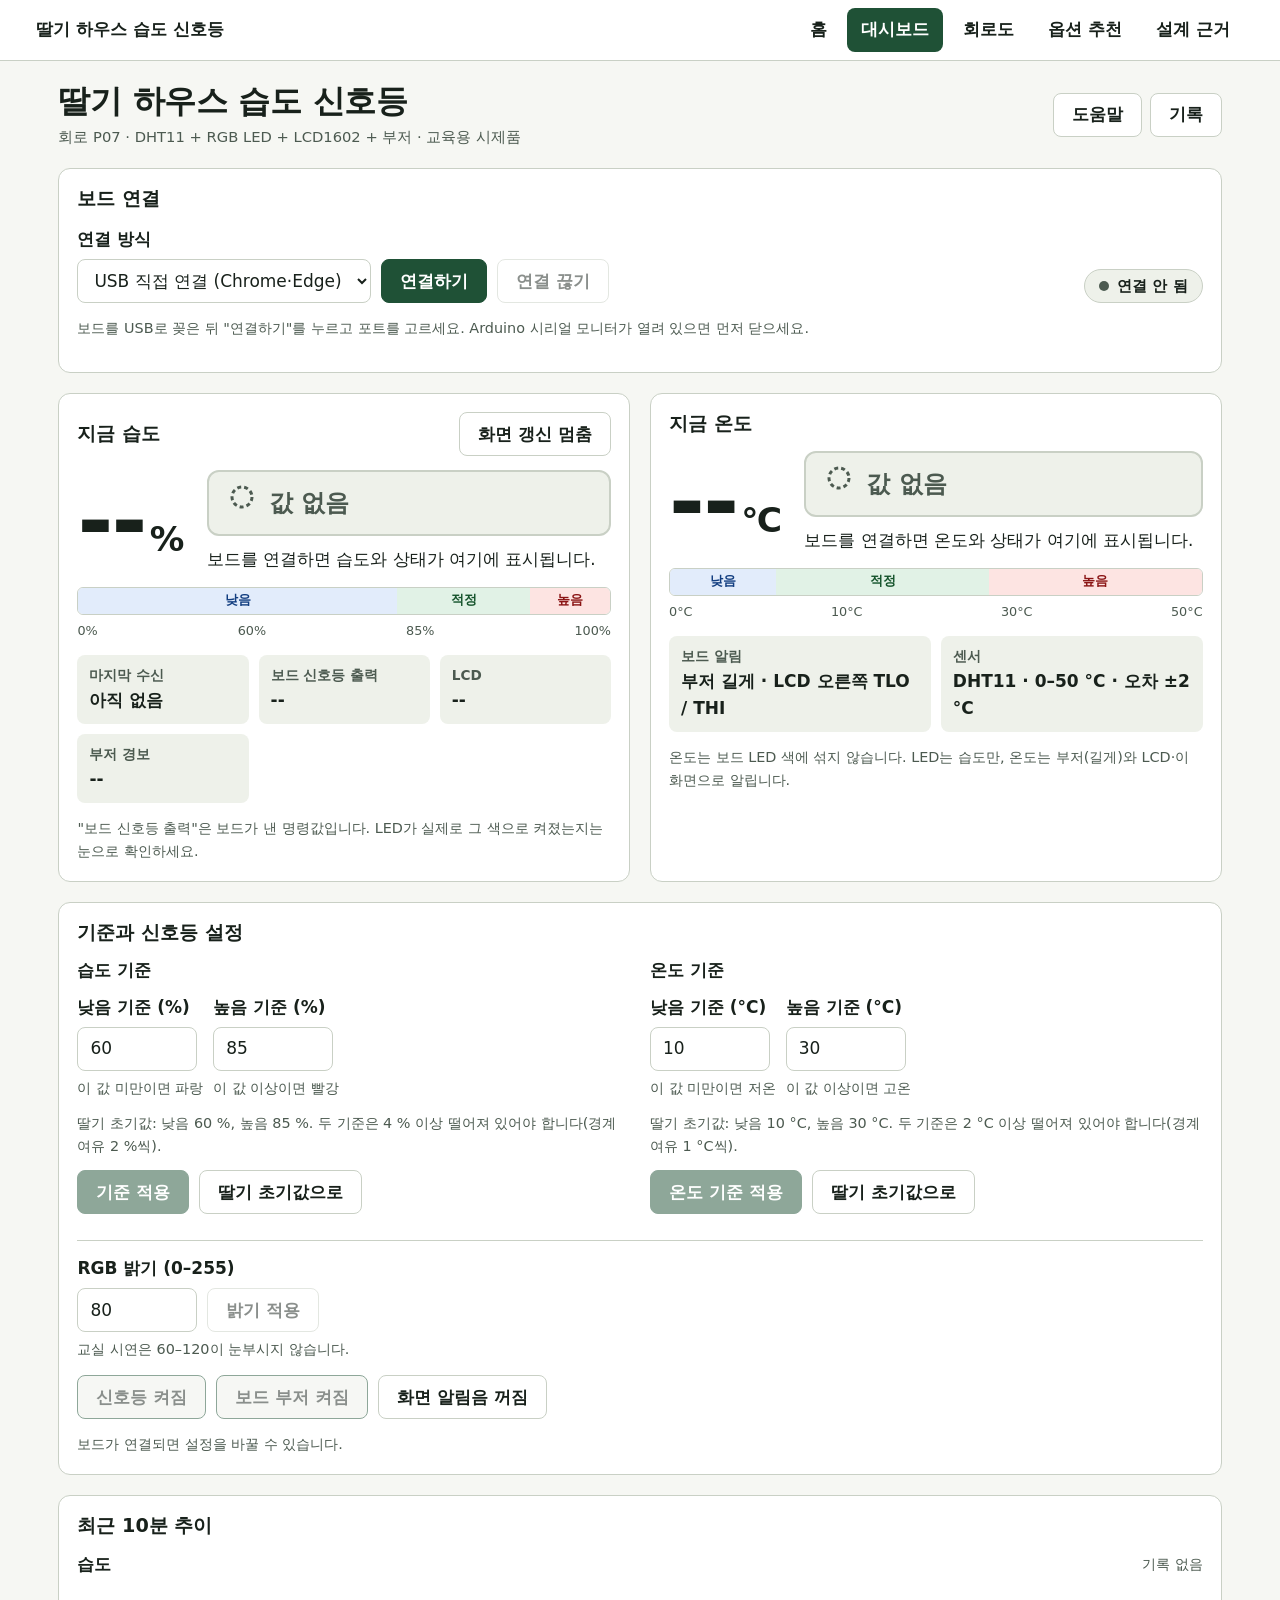
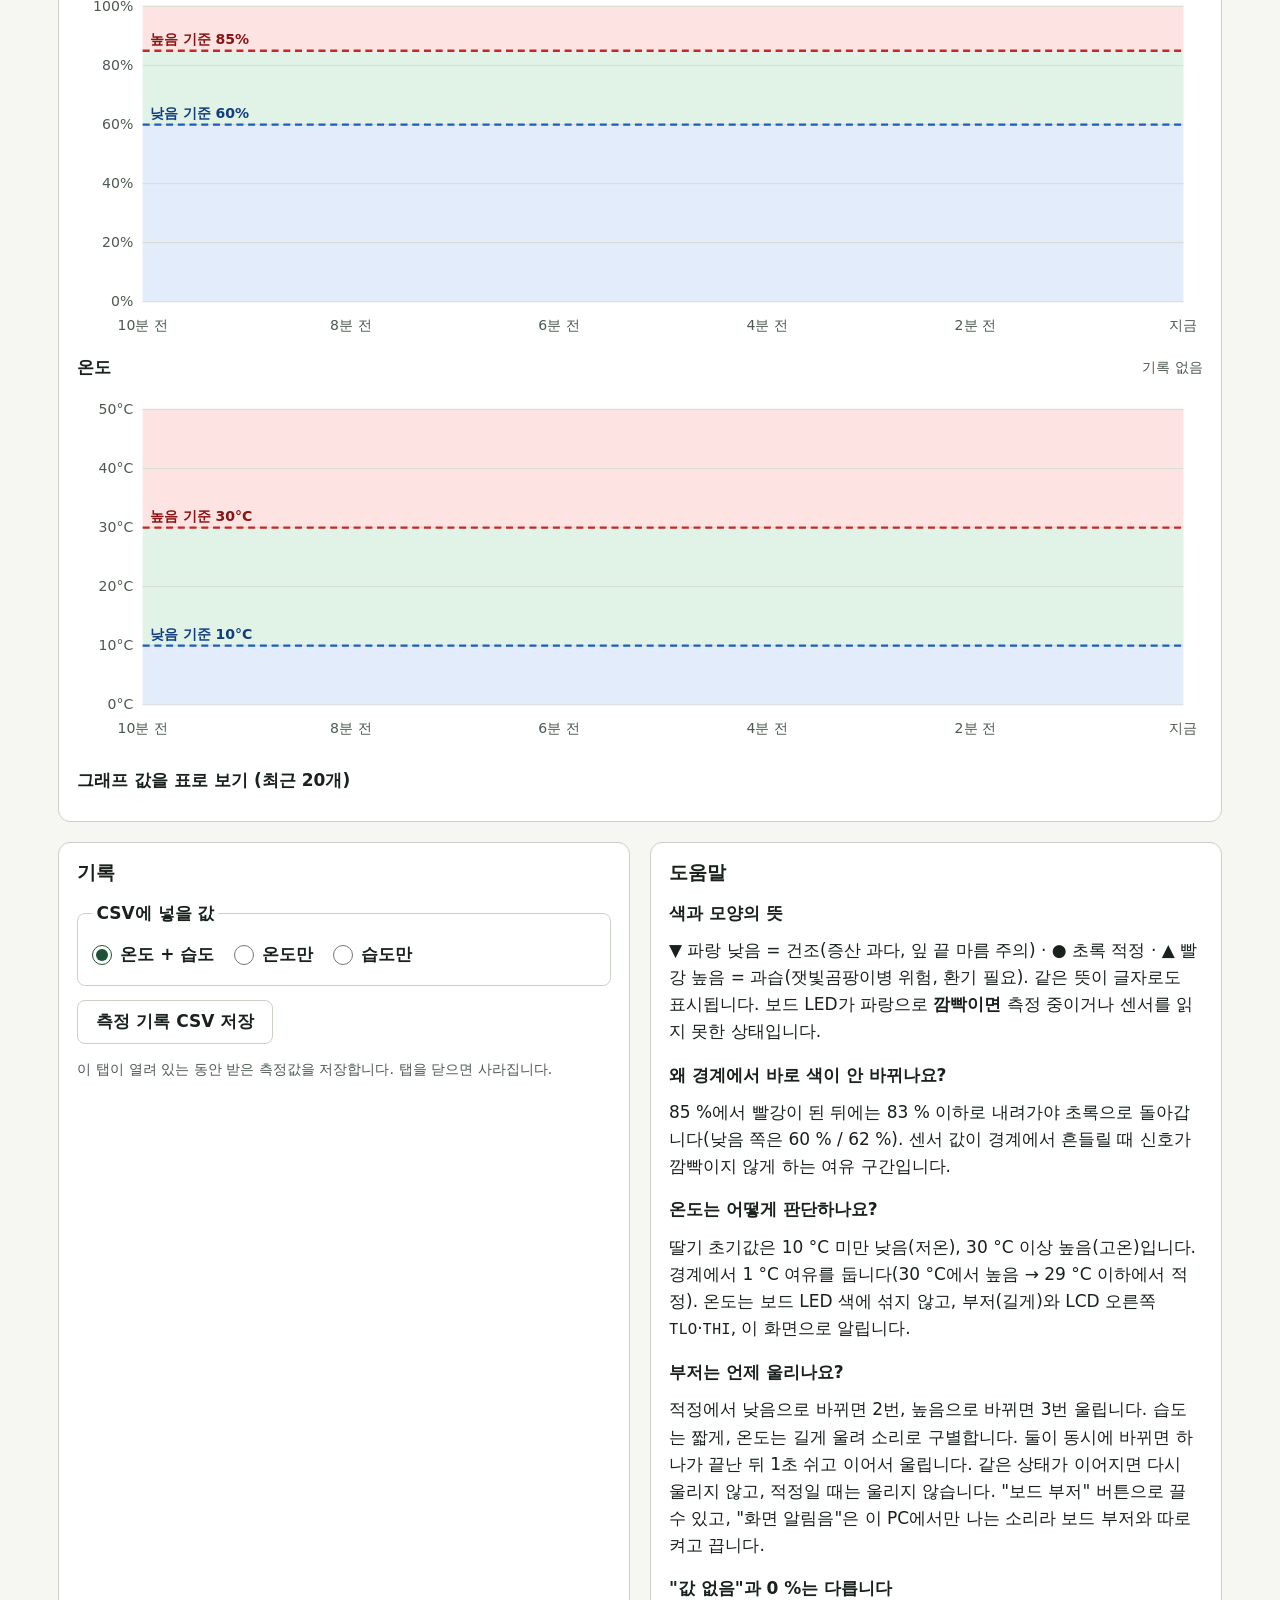
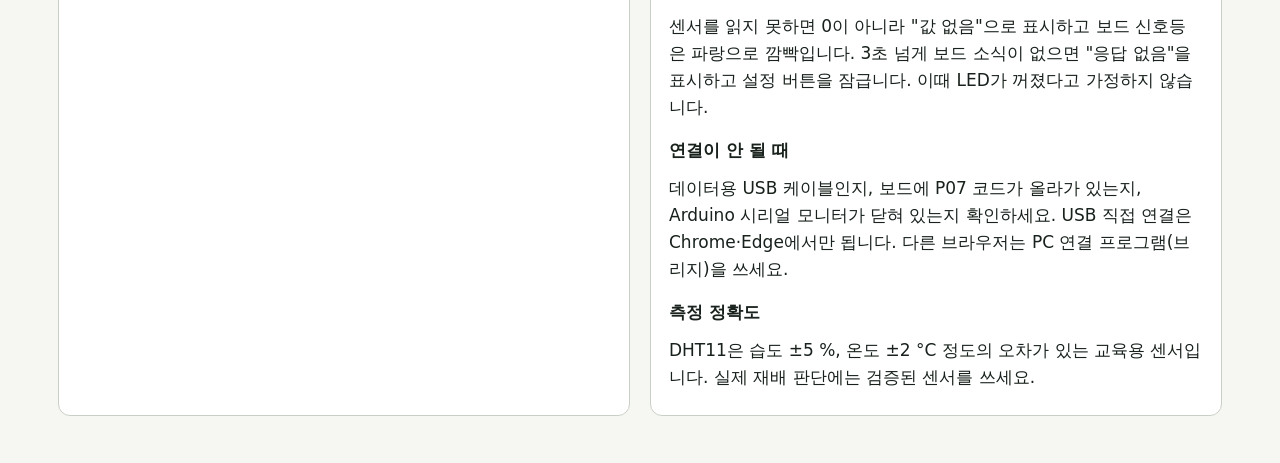
==== commit e6f145dd: "온도 카드·온도 기준·온도 그래프, CSV 값 선택 추가 대시보드에 습도와 같은 모양의 온도 카드(큰 숫자·상태·기준 막대)와 10분 온도 그래프, 온도 기준 폼을 넣었습니다. 보" ====
--- a/dashboard.html
+++ b/dashboard.html
@@ -122,6 +122,12 @@
 .help dl{display:grid;gap:10px;margin:0}
 .help dt{font-weight:800}
 .help dd{margin:0 0 6px}
+@media (min-width:861px){#main.grid,.grid.two{grid-template-columns:repeat(2,minmax(0,1fr))}}
+h3{font-size:1.05rem;font-weight:800}
+.csv-pick{border:1px solid var(--line);border-radius:8px;padding:6px 14px 8px;margin:0;display:flex;flex-wrap:wrap;gap:4px 20px}
+.csv-pick legend{font-weight:700;padding:0 4px}
+.csv-pick label{display:inline-flex;align-items:center;gap:8px;min-height:44px;font-weight:600;cursor:pointer}
+.csv-pick input{width:20px;height:20px;margin:0;accent-color:var(--brand)}
 @media (prefers-reduced-motion:no-preference){.level{transition:background-color .3s,border-color .3s}}
 </style>
 </head>
@@ -187,7 +193,6 @@
       <div class="scale-ticks"><span>0%</span><span id="tick-low">60%</span><span id="tick-high">85%</span><span>100%</span></div>
     </div>
     <dl class="facts">
-      <div><dt>온도</dt><dd id="t-value">--</dd></div>
       <div><dt>마지막 수신</dt><dd id="rh-updated">아직 없음</dd></div>
       <div><dt>보드 신호등 출력</dt><dd id="rgb-state">--</dd></div>
       <div><dt>LCD</dt><dd id="lcd-state">--</dd></div>
@@ -196,11 +201,36 @@
     <p class="hint">"보드 신호등 출력"은 보드가 낸 명령값입니다. LED가 실제로 그 색으로 켜졌는지는 눈으로 확인하세요.</p>
   </section>
 
-  <section class="card" aria-labelledby="set-title">
+  <section class="card" id="t-card" aria-labelledby="t-title">
+    <h2 id="t-title">지금 온도</h2>
+    <div class="now">
+      <p class="reading" id="t-reading" aria-describedby="rh-updated">--<small>°C</small></p>
+      <div style="display:grid;gap:10px">
+        <p class="level" id="t-level" data-l="none"><span id="t-level-icon" aria-hidden="true"></span><span id="t-level-text">값 없음</span></p>
+        <p class="meaning" id="t-level-meaning">보드를 연결하면 온도와 상태가 여기에 표시됩니다.</p>
+      </div>
+    </div>
+    <div class="scale" aria-hidden="true">
+      <div class="scale-bar">
+        <span class="b-low" id="tb-low">낮음</span><span class="b-ok" id="tb-ok">적정</span><span class="b-high" id="tb-high">높음</span>
+        <i class="scale-marker" id="t-marker" hidden></i>
+      </div>
+      <div class="scale-ticks"><span>0°C</span><span id="t-tick-low">10°C</span><span id="t-tick-high">30°C</span><span>50°C</span></div>
+    </div>
+    <dl class="facts">
+      <div><dt>보드 알림</dt><dd>부저 길게 · LCD 오른쪽 TLO / THI</dd></div>
+      <div><dt>센서</dt><dd>DHT11 · 0–50 °C · 오차 ±2 °C</dd></div>
+    </dl>
+    <p class="hint">온도는 보드 LED 색에 섞지 않습니다. LED는 습도만, 온도는 부저(길게)와 LCD·이 화면으로 알립니다.</p>
+  </section>
+
+  <section class="card" style="grid-column:1/-1" aria-labelledby="set-title">
     <h2 id="set-title">기준과 신호등 설정</h2>
+    <div class="grid two">
     <form id="rh-form" novalidate>
       <fieldset style="border:0;padding:0;margin:0;display:grid;gap:12px">
         <legend class="sr">습도 기준</legend>
+        <h3 aria-hidden="true">습도 기준</h3>
         <div class="row">
           <div class="field">
             <label for="rh-low">낮음 기준 (%)</label>
@@ -223,6 +253,33 @@
         <p class="hint" id="rh-result" role="status"></p>
       </fieldset>
     </form>
+    <form id="t-form" novalidate>
+      <fieldset style="border:0;padding:0;margin:0;display:grid;gap:12px">
+        <legend class="sr">온도 기준</legend>
+        <h3 aria-hidden="true">온도 기준</h3>
+        <div class="row">
+          <div class="field">
+            <label for="t-low">낮음 기준 (°C)</label>
+            <input id="t-low" name="t-low" type="number" inputmode="numeric" min="0" max="50" step="1" value="10" aria-describedby="t-low-hint t-low-err">
+            <span class="hint" id="t-low-hint">이 값 미만이면 저온</span>
+          </div>
+          <div class="field">
+            <label for="t-high">높음 기준 (°C)</label>
+            <input id="t-high" name="t-high" type="number" inputmode="numeric" min="0" max="50" step="1" value="30" aria-describedby="t-high-hint t-high-err">
+            <span class="hint" id="t-high-hint">이 값 이상이면 고온</span>
+          </div>
+        </div>
+        <p class="error-text" id="t-low-err" hidden></p>
+        <p class="error-text" id="t-high-err" hidden></p>
+        <p class="hint">딸기 초기값: 낮음 10 °C, 높음 30 °C. 두 기준은 2 °C 이상 떨어져 있어야 합니다(경계 여유 1 °C씩).</p>
+        <div class="row">
+          <button type="submit" class="primary" id="t-apply">온도 기준 적용</button>
+          <button type="button" id="t-reset">딸기 초기값으로</button>
+        </div>
+        <p class="hint" id="t-result" role="status"></p>
+      </fieldset>
+    </form>
+    </div>
     <hr style="border:0;border-top:1px solid var(--line);margin:0">
     <div class="field">
       <label for="bright">RGB 밝기 (0–255)</label>
@@ -244,25 +301,36 @@
       <div class="row">
         <button type="button" data-sim="up">입김 불기 (+12 %)</button>
         <button type="button" data-sim="down">마른 바람 (−12 %)</button>
+        <button type="button" data-sim="hot">더운 바람 (+6 °C)</button>
+        <button type="button" data-sim="cold">찬 바람 (−6 °C)</button>
         <button type="button" data-sim="fail" aria-pressed="false">센서 오류 흉내</button>
       </div>
     </div>
   </section>
 
   <section class="card" style="grid-column:1/-1" aria-labelledby="trend-title">
+    <h2 id="trend-title">최근 10분 추이</h2>
     <div class="row" style="justify-content:space-between">
-      <h2 id="trend-title">최근 10분 추이</h2>
+      <h3>습도</h3>
       <p class="hint" id="trend-summary">기록 없음</p>
     </div>
     <svg class="chart" id="chart" viewBox="0 0 960 300" role="img" aria-labelledby="chart-title chart-desc">
       <title id="chart-title">최근 10분 습도 그래프</title>
       <desc id="chart-desc">아직 기록이 없습니다.</desc>
     </svg>
+    <div class="row" style="justify-content:space-between">
+      <h3>온도</h3>
+      <p class="hint" id="t-trend-summary">기록 없음</p>
+    </div>
+    <svg class="chart" id="t-chart" viewBox="0 0 960 300" role="img" aria-labelledby="t-chart-title t-chart-desc">
+      <title id="t-chart-title">최근 10분 온도 그래프</title>
+      <desc id="t-chart-desc">아직 기록이 없습니다.</desc>
+    </svg>
     <details>
       <summary>그래프 값을 표로 보기 (최근 20개)</summary>
       <div class="tablebox"><table>
-        <thead><tr><th scope="col">시각</th><th scope="col">습도</th><th scope="col">온도</th><th scope="col">상태</th></tr></thead>
-        <tbody id="trend-table"><tr><td colspan="4">기록 없음</td></tr></tbody>
+        <thead><tr><th scope="col">시각</th><th scope="col">습도</th><th scope="col">습도 상태</th><th scope="col">온도</th><th scope="col">온도 상태</th></tr></thead>
+        <tbody id="trend-table"><tr><td colspan="5">기록 없음</td></tr></tbody>
       </table></div>
     </details>
   </section>
@@ -270,9 +338,15 @@
   <section class="card" aria-labelledby="log-title">
     <div class="row" style="justify-content:space-between">
       <h2 id="log-title">기록</h2>
-      <button type="button" id="csv">측정 기록 CSV 저장</button>
-    </div>
-    <p class="hint" id="csv-note">이 탭이 열려 있는 동안 받은 측정값을 저장합니다. 탭을 닫으면 사라집니다.</p>
+    </div>
+    <fieldset class="csv-pick">
+      <legend>CSV에 넣을 값</legend>
+      <label><input type="radio" name="csv-kind" value="both" checked> 온도 + 습도</label>
+      <label><input type="radio" name="csv-kind" value="t"> 온도만</label>
+      <label><input type="radio" name="csv-kind" value="rh"> 습도만</label>
+    </fieldset>
+    <div class="row"><button type="button" id="csv">측정 기록 CSV 저장</button></div>
+    <p class="hint" id="csv-note" role="status">이 탭이 열려 있는 동안 받은 측정값을 저장합니다. 탭을 닫으면 사라집니다.</p>
     <ol class="log" id="log" tabindex="0" aria-label="상태 변화와 명령 결과, 최신순"></ol>
   </section>
 
@@ -283,8 +357,10 @@
       <dd>▼ 파랑 낮음 = 건조(증산 과다, 잎 끝 마름 주의) · ● 초록 적정 · ▲ 빨강 높음 = 과습(잿빛곰팡이병 위험, 환기 필요). 같은 뜻이 글자로도 표시됩니다. 보드 LED가 파랑으로 <b>깜빡이면</b> 측정 중이거나 센서를 읽지 못한 상태입니다.</dd>
       <dt>왜 경계에서 바로 색이 안 바뀌나요?</dt>
       <dd>85 %에서 빨강이 된 뒤에는 83 % 이하로 내려가야 초록으로 돌아갑니다(낮음 쪽은 60 % / 62 %). 센서 값이 경계에서 흔들릴 때 신호가 깜빡이지 않게 하는 여유 구간입니다.</dd>
+      <dt>온도는 어떻게 판단하나요?</dt>
+      <dd>딸기 초기값은 10 °C 미만 낮음(저온), 30 °C 이상 높음(고온)입니다. 경계에서 1 °C 여유를 둡니다(30 °C에서 높음 → 29 °C 이하에서 적정). 온도는 보드 LED 색에 섞지 않고, 부저(길게)와 LCD 오른쪽 <code>TLO</code>·<code>THI</code>, 이 화면으로 알립니다.</dd>
       <dt>부저는 언제 울리나요?</dt>
-      <dd>적정에서 낮음으로 바뀌면 2번, 높음으로 바뀌면 3번 짧게 울립니다. 같은 상태가 이어지면 다시 울리지 않고, 적정일 때는 울리지 않습니다. "보드 부저" 버튼으로 끌 수 있고, "화면 알림음"은 이 PC에서만 나는 소리라 보드 부저와 따로 켜고 끕니다.</dd>
+      <dd>적정에서 낮음으로 바뀌면 2번, 높음으로 바뀌면 3번 울립니다. 습도는 짧게, 온도는 길게 울려 소리로 구별합니다. 둘이 동시에 바뀌면 하나가 끝난 뒤 1초 쉬고 이어서 울립니다. 같은 상태가 이어지면 다시 울리지 않고, 적정일 때는 울리지 않습니다. "보드 부저" 버튼으로 끌 수 있고, "화면 알림음"은 이 PC에서만 나는 소리라 보드 부저와 따로 켜고 끕니다.</dd>
       <dt>"값 없음"과 0 %는 다릅니다</dt>
       <dd>센서를 읽지 못하면 0이 아니라 "값 없음"으로 표시하고 보드 신호등은 파랑으로 깜빡입니다. 3초 넘게 보드 소식이 없으면 "응답 없음"을 표시하고 설정 버튼을 잠급니다. 이때 LED가 꺼졌다고 가정하지 않습니다.</dd>
       <dt>연결이 안 될 때</dt>
@@ -307,12 +383,22 @@
 const HISTORY_MS = 10 * 60 * 1000;
 const STRAWBERRY = { low: 60, high: 85 };
 const HYST = 2;
+const STRAWBERRY_T = { low: 10, high: 30 };   // °C
+const T_HYST = 1;
+const T_MAX = 50;                             // DHT11 측정 범위 0–50 °C
 
 const LEVELS = {
   low:  { text: "낮음", color: "파랑", meaning: "건조합니다. 증산이 많아 잎 끝이 마를 수 있어요. 관수·차광·환기 조절을 확인하세요." },
   ok:   { text: "적정", color: "초록", meaning: "딸기 관리 범위 안입니다." },
   high: { text: "높음", color: "빨강", meaning: "과습입니다. 잿빛곰팡이병 위험이 커져요. 환기가 필요합니다." },
   none: { text: "값 없음", color: "파랑 깜빡임", meaning: "센서 값을 받지 못했습니다." },
+};
+// 온도는 LED 색이 없으므로 보드 부저 알림을 함께 적습니다.
+const T_LEVELS = {
+  low:  { text: "낮음", alert: "부저 길게 2번", meaning: "저온입니다. 생육이 느려지고 5 °C 아래로 떨어지면 냉해 위험이 있어요. 보온 커튼·난방을 확인하세요." },
+  ok:   { text: "적정", alert: "부저 없음", meaning: "딸기 생육 범위 안입니다." },
+  high: { text: "높음", alert: "부저 길게 3번", meaning: "고온입니다. 30 °C 이상이면 꽃가루가 약해져 기형과가 생길 수 있어요. 환기·차광을 확인하세요." },
+  none: { text: "값 없음", alert: "", meaning: "센서 값을 받지 못했습니다." },
 };
 const ICONS = { // 색 말고도 모양으로 구분
   low:  '<svg viewBox="0 0 30 30"><path d="M4 8h22L15 25z" fill="currentColor"/></svg>',
@@ -321,9 +407,9 @@
   none: '<svg viewBox="0 0 30 30"><circle cx="15" cy="15" r="10" fill="none" stroke="currentColor" stroke-width="3" stroke-dasharray="4 3"/></svg>',
 };
 const ERRORS = {
-  out_of_range: "허용 범위를 벗어났습니다. 습도 기준은 1–99 %, 밝기는 0–255입니다.",
+  out_of_range: "허용 범위를 벗어났습니다. 습도 기준은 1–99 %, 온도 기준은 0–50 °C, 밝기는 0–255입니다.",
   low_not_below_high: "낮음 기준이 높음 기준보다 작아야 합니다.",
-  gap_too_small: "두 기준이 4 % 이상 떨어져 있어야 합니다.",
+  gap_too_small: "두 기준이 습도는 4 %, 온도는 2 °C 이상 떨어져 있어야 합니다.",
   unknown_setting: "보드가 모르는 설정입니다.",
   bad_args: "명령 형식이 맞지 않습니다.",
   bad_request: "요청 번호가 잘못되었습니다.",
@@ -340,7 +426,13 @@
   connect: $("connect"), disconnect: $("disconnect"), pill: $("conn-pill"), connText: $("conn-text"),
   modeHint: $("mode-hint"), banners: $("banner-area"), nowCard: $("now-card"),
   rh: $("rh-value"), level: $("level"), levelText: $("level-text"), levelIcon: $("level-icon"),
-  meaning: $("level-meaning"), t: $("t-value"), updated: $("rh-updated"), rgb: $("rgb-state"), lcd: $("lcd-state"),
+  meaning: $("level-meaning"), updated: $("rh-updated"), rgb: $("rgb-state"), lcd: $("lcd-state"),
+  tCard: $("t-card"), t: $("t-reading"), tLevel: $("t-level"), tLevelText: $("t-level-text"), tLevelIcon: $("t-level-icon"),
+  tMeaning: $("t-level-meaning"), tbLow: $("tb-low"), tbOk: $("tb-ok"), tbHigh: $("tb-high"), tMarker: $("t-marker"),
+  tTickLow: $("t-tick-low"), tTickHigh: $("t-tick-high"),
+  tForm: $("t-form"), tLow: $("t-low"), tHigh: $("t-high"), tLowErr: $("t-low-err"), tHighErr: $("t-high-err"),
+  tApply: $("t-apply"), tReset: $("t-reset"), tResult: $("t-result"),
+  tChart: $("t-chart"), tChartDesc: $("t-chart-desc"), tTrendSummary: $("t-trend-summary"),
   bLow: $("b-low"), bOk: $("b-ok"), bHigh: $("b-high"), marker: $("scale-marker"), tickLow: $("tick-low"), tickHigh: $("tick-high"),
   form: $("rh-form"), low: $("rh-low"), high: $("rh-high"), lowErr: $("rh-low-err"), highErr: $("rh-high-err"),
   rhApply: $("rh-apply"), rhReset: $("rh-reset"), rhResult: $("rh-result"),
@@ -354,7 +446,7 @@
 const app = {
   transport: null, connected: false, lastStateAt: 0, state: null, profileOk: true,
   history: [], records: [], pending: new Map(), nextId: 100,
-  lastLevel: undefined, formDirty: false, paused: false, sound: false, audio: null,
+  lastLevel: undefined, lastTLevel: undefined, formDirty: false, tFormDirty: false, paused: false, sound: false, audio: null,
 };
 
 /* ================= 연결 방식(전송) ================= */
@@ -416,15 +508,17 @@
 // 가상 보드: 보드 코드(logic.h)와 같은 규칙으로 답합니다.
 class SimTransport {
   constructor(h) { this.h = h; this.timer = null; this.rh = 70; this.t = 22.5; this.fail = false; this.fails = 0;
-    this.low = 60; this.high = 85; this.bright = 80; this.light = true; this.buzz = true; this.level = null; this.valid = false; this.ms = 0; this.dhtTick = 0; this.seen = false; }
+    this.low = 60; this.high = 85; this.bright = 80; this.light = true; this.buzz = true; this.level = null; this.valid = false; this.ms = 0; this.dhtTick = 0; this.seen = false;
+    this.tLow = STRAWBERRY_T.low; this.tHigh = STRAWBERRY_T.high; this.tLevel = null; }
   connect() { this.h.onStatus("open"); this.timer = setInterval(() => this.tick(), 1000); return Promise.resolve(); }
-  classify(prev) {
+  classify(prev, v = this.rh, lo = this.low, hi = this.high, hyst = HYST) {
     if (!this.valid) return null;
-    const plain = () => this.rh < this.low ? "low" : this.rh >= this.high ? "high" : "ok";
-    if (prev === "high" && this.rh > this.high - HYST) return "high";
-    if (prev === "low" && this.rh < this.low + HYST) return "low";
+    const plain = () => v < lo ? "low" : v >= hi ? "high" : "ok";
+    if (prev === "high" && v > hi - hyst) return "high";
+    if (prev === "low" && v < lo + hyst) return "low";
     return plain();
   }
+  classifyT(prev) { return this.classify(prev, this.t, this.tLow, this.tHigh, T_HYST); }
   rgb() { if (!this.light) return [0, 0, 0]; if (!this.level) return [0, 0, this.bright]; return this.level === "low" ? [0, 0, this.bright] : this.level === "ok" ? [0, this.bright, 0] : [this.bright, 0, 0]; }
   tick() {
     this.ms += 1000;
@@ -432,15 +526,17 @@
       if (this.fail) { this.fails++; if (this.fails >= 2) this.valid = false; }
       else { this.fails = 0; this.valid = true; this.seen = true;
         this.rh = Math.min(99, Math.max(20, this.rh + (Math.random() - 0.5) * 1.6));
-        this.t = Math.round((this.t + (Math.random() - 0.5) * 0.2) * 10) / 10; }
+        this.t = Math.round(Math.min(T_MAX, Math.max(0, this.t + (Math.random() - 0.5) * 0.2)) * 10) / 10; }
       this.level = this.classify(this.level);
+      this.tLevel = this.classifyT(this.tLevel);
     }
     this.emitState(0);
   }
   emitState(req) {
     const v = this.valid, s = { v: 1, type: "state", profile: PROFILE, request: req, ms: this.ms,
       humidity_pct: v ? Math.round(this.rh * 10) / 10 : null, temperature_c: v ? this.t : null,
-      rh_level: this.level, rh_low: this.low, rh_high: this.high, light_on: this.light, bright: this.bright,
+      rh_level: this.level, rh_low: this.low, rh_high: this.high,
+      t_level: this.tLevel, t_low: this.tLow, t_high: this.tHigh, light_on: this.light, bright: this.bright,
       rgb: this.rgb(), dht_fail_count: this.fails, buzzer_on: this.buzz, lcd_ready: true };
     setTimeout(() => this.h.onLine(JSON.stringify(s)), 30);
   }
@@ -458,16 +554,19 @@
     else if (cmd === "BUZZ") { if (ints[0] !== 0 && ints[0] !== 1) err("out_of_range"); else { this.buzz = ints[0] === 1; ack(); } }
     else if (cmd === "BRIGHT") { if (!(ints[0] >= 0 && ints[0] <= 255)) err("out_of_range"); else { this.bright = ints[0]; ack(); } }
     else if (cmd === "SET") {
-      const [a, b] = [ints[1], ints[2]];
-      if ((tok[2] || "").toUpperCase() !== "RH") err("unknown_setting");
-      else if (!(a >= 1 && a <= 99 && b >= 1 && b <= 99)) err("out_of_range");
+      const kind = (tok[2] || "").toUpperCase(), [a, b] = [ints[1], ints[2]];
+      const lim = kind === "T" ? { min: 0, max: T_MAX, gap: 2 * T_HYST } : { min: 1, max: 99, gap: 2 * HYST };
+      if (kind !== "RH" && kind !== "T") err("unknown_setting");
+      else if (!(a >= lim.min && a <= lim.max && b >= lim.min && b <= lim.max)) err("out_of_range");
       else if (a >= b) err("low_not_below_high");
-      else if (b - a < 2 * HYST) err("gap_too_small");
+      else if (b - a < lim.gap) err("gap_too_small");
+      else if (kind === "T") { this.tLow = a; this.tHigh = b; this.tLevel = this.classifyT(null); ack(); }
       else { this.low = a; this.high = b; this.level = this.classify(null); ack(); }
     } else err("unknown_command");
     return Promise.resolve();
   }
   nudge(d) { this.rh = Math.min(99, Math.max(20, this.rh + d)); }
+  nudgeT(d) { this.t = Math.round(Math.min(T_MAX, Math.max(0, this.t + d)) * 10) / 10; }
   close() { clearInterval(this.timer); return Promise.resolve(); }
 }
 
@@ -518,7 +617,7 @@
 els.disconnect.addEventListener("click", async () => {
   await app.transport?.close(); app.transport = null; app.connected = false;
   for (const p of app.pending.values()) clearTimeout(p.timer); app.pending.clear();
-  app.state = null; app.lastStateAt = 0; app.lastLevel = undefined; app.history = []; renderChart();
+  app.state = null; app.lastStateAt = 0; app.lastLevel = undefined; app.lastTLevel = undefined; app.history = []; renderChart();
   els.connect.disabled = false; els.mode.disabled = false; els.disconnect.disabled = true; els.sim.hidden = true;
   setConn("idle", "연결 안 됨"); showBanner(null); addLog("연결 끊음"); updateControls(); renderNow();
 });
@@ -565,7 +664,8 @@
   if (!app.profileOk) { app.profileOk = true; showBanner(null); }
   app.state = s;
   const now = Date.now();
-  const rec = { at: now, rh: s.humidity_pct, t: s.temperature_c, level: s.rh_level, low: s.rh_low, high: s.rh_high, src: app.source };
+  const rec = { at: now, rh: s.humidity_pct, t: s.temperature_c, level: s.rh_level, low: s.rh_low, high: s.rh_high,
+    tLevel: s.t_level, tLow: s.t_low, tHigh: s.t_high, src: app.source };
   app.history.push(rec); while (app.history.length && now - app.history[0].at > HISTORY_MS) app.history.shift();
   if (app.records.length < 86400) app.records.push(rec);
   const lv = s.rh_level ?? "none";
@@ -576,7 +676,16 @@
     if (app.sound && (lv === "high" || lv === "low")) beep(lv);
   }
   app.lastLevel = lv;
+  const tlv = s.t_level ?? "none";
+  if (app.lastTLevel !== undefined && tlv !== app.lastTLevel && tlv !== "none") {
+    const L = T_LEVELS[tlv];
+    const msg = `온도 ${fmt(s.temperature_c, 1)} °C · ${L.text}`;
+    addLog("상태 변화: " + msg); announce(msg);
+    if (app.sound && (tlv === "high" || tlv === "low")) beep(tlv);
+  }
+  app.lastTLevel = tlv;
   if (!app.formDirty) { els.low.value = s.rh_low; els.high.value = s.rh_high; }
+  if (!app.tFormDirty && s.t_low !== undefined) { els.tLow.value = s.t_low; els.tHigh.value = s.t_high; }
   if (document.activeElement !== els.bright) els.bright.value = s.bright;
   els.light.setAttribute("aria-pressed", String(!!s.light_on));
   els.light.textContent = s.light_on ? "신호등 켜짐" : "신호등 꺼짐";
@@ -639,6 +748,36 @@
   els.rhResult.textContent = "딸기 초기값을 넣었습니다. \"기준 적용\"을 눌러야 보드에 반영됩니다.";
 });
 
+function validateTForm() {
+  const low = els.tLow.value.trim(), high = els.tHigh.value.trim();
+  const errs = { low: "", high: "" };
+  const isInt = (v) => /^\d{1,2}$/.test(v);
+  if (!isInt(low) || +low > T_MAX) errs.low = `낮음 기준에 0부터 ${T_MAX} 사이의 정수를 입력하세요.`;
+  if (!isInt(high) || +high > T_MAX) errs.high = `높음 기준에 0부터 ${T_MAX} 사이의 정수를 입력하세요.`;
+  if (!errs.low && !errs.high) {
+    if (+low >= +high) errs.high = `높음 기준(${high} °C)이 낮음 기준(${low} °C)보다 커야 합니다.`;
+    else if (+high - +low < 2 * T_HYST) errs.high = `두 기준의 차이가 ${+high - +low} °C입니다. 2 °C 이상 떨어뜨려 주세요.`;
+  }
+  setFieldError(els.tLow, els.tLowErr, errs.low); setFieldError(els.tHigh, els.tHighErr, errs.high);
+  return errs.low || errs.high ? null : { low: +low, high: +high };
+}
+els.tLow.addEventListener("input", () => { app.tFormDirty = true; });
+els.tHigh.addEventListener("input", () => { app.tFormDirty = true; });
+els.tForm.addEventListener("submit", async (e) => {
+  e.preventDefault();
+  const v = validateTForm();
+  if (!v) { (els.tLow.getAttribute("aria-invalid") === "true" ? els.tLow : els.tHigh).focus(); els.tResult.textContent = "입력값을 확인하세요."; return; }
+  els.tResult.textContent = "보드에 보내는 중…"; els.tApply.disabled = true;
+  const r = await sendCommand(`SET T ${v.low} ${v.high}`);
+  els.tApply.disabled = false; updateControls();
+  if (r.ok) { app.tFormDirty = false; els.tResult.textContent = `보드에 적용됨: 낮음 ${v.low} °C · 높음 ${v.high} °C`; }
+  else els.tResult.textContent = "적용되지 않았습니다. " + (ERRORS[r.code] || r.code);
+});
+els.tReset.addEventListener("click", () => {
+  els.tLow.value = STRAWBERRY_T.low; els.tHigh.value = STRAWBERRY_T.high; app.tFormDirty = true; validateTForm();
+  els.tResult.textContent = "딸기 초기값을 넣었습니다. \"온도 기준 적용\"을 눌러야 보드에 반영됩니다.";
+});
+
 els.brightApply.addEventListener("click", async () => {
   const v = els.bright.value.trim();
   if (!/^\d{1,3}$/.test(v) || +v > 255) { els.ctrlNote.textContent = "밝기는 0부터 255 사이의 정수로 입력하세요."; els.bright.focus(); return; }
@@ -670,13 +809,15 @@
   const b = e.target.closest("button[data-sim]"); if (!b || !(app.transport instanceof SimTransport)) return;
   if (b.dataset.sim === "up") app.transport.nudge(12);
   if (b.dataset.sim === "down") app.transport.nudge(-12);
+  if (b.dataset.sim === "hot") app.transport.nudgeT(6);
+  if (b.dataset.sim === "cold") app.transport.nudgeT(-6);
   if (b.dataset.sim === "fail") { app.transport.fail = !app.transport.fail; b.setAttribute("aria-pressed", String(app.transport.fail)); }
 });
 
 function updateControls() {
   const stale = isStale();
   const usable = app.connected && app.profileOk && !stale && !!app.state;
-  for (const b of [els.rhApply, els.brightApply, els.light, els.buzz]) b.disabled = !usable;
+  for (const b of [els.rhApply, els.tApply, els.brightApply, els.light, els.buzz]) b.disabled = !usable;
   if (!app.connected) els.ctrlNote.textContent = "보드가 연결되면 설정을 바꿀 수 있습니다.";
   else if (stale) els.ctrlNote.textContent = "보드 응답이 없어 설정 버튼을 잠갔습니다.";
   else if (!app.profileOk) els.ctrlNote.textContent = "P07 코드가 아니어서 설정 버튼을 잠갔습니다.";
@@ -697,13 +838,13 @@
     : !s ? "첫 상태를 기다리는 중입니다."
     : lv === "none" ? (s.dht_fail_count > 0 ? "센서를 읽지 못했습니다. DHT11의 VCC·GND·DATA 연결을 확인하세요." : "첫 측정을 기다리는 중입니다(약 2초).")
     : L.meaning;
-  els.t.textContent = s && app.connected && s.temperature_c !== null ? `${fmt(s.temperature_c, 1)} °C` : "값 없음";
+  renderTemp();
   if (s) {
     const [r, g, b] = s.rgb || [0, 0, 0];
     els.rgb.textContent = !s.light_on ? "꺼짐 (사용자가 끔)" : !s.rh_level ? "파랑 깜빡임 (측정 중·센서 확인)" : r ? `빨강 (${r})` : g ? `초록 (${g})` : b ? `파랑 (${b})` : "꺼짐";
     els.lcd.textContent = s.lcd_ready ? "정상" : "인식 안 됨 (A4·A5·전원 확인)";
     els.buzzState.textContent = s.buzzer_on === undefined ? "알 수 없음 (보드 코드 확인)"
-      : s.buzzer_on ? "켜짐 · 낮음 2번, 높음 3번" : "꺼짐 (사용자가 끔)";
+      : s.buzzer_on ? "켜짐 · 낮음 2번, 높음 3번 (습도 짧게, 온도 길게)" : "꺼짐 (사용자가 끔)";
   }
   // 기준 막대
   const lo = s?.rh_low ?? 60, hi = s?.rh_high ?? 85;
@@ -714,6 +855,26 @@
   if (!els.marker.hidden) els.marker.style.left = Math.max(0, Math.min(100, rh)) + "%";
   renderUpdated();
 }
+// 온도 카드: 습도 카드와 같은 모양(큰 숫자 · 상태 · 기준 막대)
+function renderTemp() {
+  const s = app.state, on = !!(s && app.connected);
+  const lv = on ? (s.t_level ?? "none") : "none";
+  const L = T_LEVELS[lv];
+  els.t.firstChild.nodeValue = on ? fmt(s.temperature_c, 1) : "--";
+  els.tLevel.dataset.l = lv;
+  els.tLevelText.textContent = on && lv !== "none" ? `${L.text} · ${L.alert}` : "값 없음";
+  els.tLevelIcon.innerHTML = ICONS[lv];
+  els.tMeaning.textContent = !app.connected ? "보드를 연결하면 온도와 상태가 여기에 표시됩니다."
+    : !s ? "첫 상태를 기다리는 중입니다."
+    : s.t_level === undefined ? "보드 코드가 온도 기준을 보내지 않습니다. 최신 P07.ino를 업로드하세요."
+    : lv === "none" ? "센서 값을 기다리는 중입니다." : L.meaning;
+  const lo = s?.t_low ?? STRAWBERRY_T.low, hi = s?.t_high ?? STRAWBERRY_T.high, pct = (v) => (v / T_MAX) * 100;
+  els.tbLow.style.width = pct(lo) + "%"; els.tbOk.style.width = pct(hi - lo) + "%"; els.tbHigh.style.width = pct(T_MAX - hi) + "%";
+  els.tTickLow.textContent = lo + "°C"; els.tTickHigh.textContent = hi + "°C";
+  const t = s?.temperature_c;
+  els.tMarker.hidden = !(app.connected && t !== null && t !== undefined);
+  if (!els.tMarker.hidden) els.tMarker.style.left = Math.max(0, Math.min(100, pct(t))) + "%";
+}
 function renderUpdated() {
   if (!app.lastStateAt || !app.connected) { els.updated.textContent = "아직 없음"; return; }
   const sec = Math.round((Date.now() - app.lastStateAt) / 1000);
@@ -722,52 +883,61 @@
 
 const NS = "http://www.w3.org/2000/svg";
 function svgEl(tag, attrs, parent) { const e = document.createElementNS(NS, tag); for (const k in attrs) e.setAttribute(k, attrs[k]); parent.appendChild(e); return e; }
-function renderChart() {
-  const svg = els.chart; [...svg.querySelectorAll(":scope > g")].forEach((g) => g.remove());
-  const W = 960, H = 300, L = 48, R = 16, T = 14, B = 34, pw = W - L - R, ph = H - T - B;
+// 습도·온도 그래프를 같은 모양으로 그립니다. o: { svg, desc, summaryEl, key, max, step, unit, lo, hi, digits }
+function drawChart(o) {
+  const svg = o.svg; [...svg.querySelectorAll(":scope > g")].forEach((g) => g.remove());
+  const W = 960, H = 300, L = 56, R = 16, T = 14, B = 34, pw = W - L - R, ph = H - T - B;
   const css = getComputedStyle(document.documentElement); const c = (n) => css.getPropertyValue(n).trim();
   const g = svgEl("g", {}, svg);
-  const now = Date.now(), x = (at) => L + pw * (1 - (now - at) / HISTORY_MS), y = (v) => T + ph * (1 - v / 100);
-  const lo = app.state?.rh_low ?? 60, hi = app.state?.rh_high ?? 85;
+  const now = Date.now(), x = (at) => L + pw * (1 - (now - at) / HISTORY_MS), y = (v) => T + ph * (1 - v / o.max);
+  const { lo, hi, unit } = o;
   // 상태 띠
   svgEl("rect", { x: L, y: y(lo), width: pw, height: y(0) - y(lo), fill: c("--low-bg") }, g);
   svgEl("rect", { x: L, y: y(hi), width: pw, height: y(lo) - y(hi), fill: c("--ok-bg") }, g);
-  svgEl("rect", { x: L, y: y(100), width: pw, height: y(hi) - y(100), fill: c("--high-bg") }, g);
+  svgEl("rect", { x: L, y: y(o.max), width: pw, height: y(hi) - y(o.max), fill: c("--high-bg") }, g);
   // 눈금
-  for (const v of [0, 20, 40, 60, 80, 100]) {
+  for (let v = 0; v <= o.max; v += o.step) {
     svgEl("line", { x1: L, x2: W - R, y1: y(v), y2: y(v), stroke: c("--chart-grid"), "stroke-width": 1 }, g);
-    const t = svgEl("text", { x: L - 8, y: y(v) + 4, "text-anchor": "end", "font-size": 12, fill: c("--muted") }, g); t.textContent = v + "%";
+    const t = svgEl("text", { x: L - 8, y: y(v) + 4, "text-anchor": "end", "font-size": 12, fill: c("--muted") }, g); t.textContent = v + unit;
   }
   for (let m = 0; m <= 10; m += 2) {
     const t = svgEl("text", { x: L + pw * (1 - m / 10), y: H - 10, "text-anchor": "middle", "font-size": 12, fill: c("--muted") }, g);
     t.textContent = m === 0 ? "지금" : `${m}분 전`;
   }
   // 기준선 + 글자
-  for (const [v, name, col] of [[lo, `낮음 기준 ${lo}%`, "--low"], [hi, `높음 기준 ${hi}%`, "--high"]]) {
+  for (const [v, name, col] of [[lo, `낮음 기준 ${lo}${unit}`, "--low"], [hi, `높음 기준 ${hi}${unit}`, "--high"]]) {
     svgEl("line", { x1: L, x2: W - R, y1: y(v), y2: y(v), stroke: c(col), "stroke-width": 2, "stroke-dasharray": "6 4" }, g);
     const t = svgEl("text", { x: L + 6, y: y(v) - 6, "font-size": 12, "font-weight": 700, fill: c(col + "-fg") }, g); t.textContent = name;
   }
   // 선: null이 있으면 끊어서 그립니다
-  const pts = app.history;
+  const pts = app.history, val = (p) => p[o.key], has = (p) => val(p) !== null && val(p) !== undefined;
   let d = "", pen = false;
-  for (const p of pts) { if (p.rh === null || p.rh === undefined) { pen = false; continue; } d += (pen ? "L" : "M") + x(p.at).toFixed(1) + "," + y(p.rh).toFixed(1); pen = true; }
+  for (const p of pts) { if (!has(p)) { pen = false; continue; } d += (pen ? "L" : "M") + x(p.at).toFixed(1) + "," + y(Math.min(o.max, Math.max(0, val(p)))).toFixed(1); pen = true; }
   if (d) svgEl("path", { d, fill: "none", stroke: c("--chart-line"), "stroke-width": 2.5, "stroke-linejoin": "round" }, g);
-  const last = [...pts].reverse().find((p) => p.rh !== null && p.rh !== undefined);
-  if (last) svgEl("circle", { cx: x(last.at), cy: y(last.rh), r: 5, fill: c("--chart-line") }, g);
+  const last = [...pts].reverse().find(has);
+  if (last) svgEl("circle", { cx: x(last.at), cy: y(Math.min(o.max, Math.max(0, val(last)))), r: 5, fill: c("--chart-line") }, g);
   // 글 요약 (그래프의 텍스트 대안)
-  const vals = pts.filter((p) => p.rh !== null && p.rh !== undefined).map((p) => p.rh);
+  const vals = pts.filter(has).map(val);
   if (vals.length) {
-    const mn = Math.min(...vals), mx = Math.max(...vals);
-    const summary = `최근 ${Math.max(1, Math.round((now - pts[0].at) / 60000))}분 · 최저 ${fmt(mn)}% · 최고 ${fmt(mx)}% · 지금 ${fmt(last.rh)}%`;
-    els.trendSummary.textContent = summary; els.chartDesc.textContent = summary + `. 낮음 기준 ${lo}%, 높음 기준 ${hi}%.`;
-  }
+    const mn = Math.min(...vals), mx = Math.max(...vals), u = unit === "%" ? "%" : " °C";
+    const summary = `최근 ${Math.max(1, Math.round((now - pts[0].at) / 60000))}분 · 최저 ${fmt(mn, o.digits)}${u} · 최고 ${fmt(mx, o.digits)}${u} · 지금 ${fmt(val(last), o.digits)}${u}`;
+    o.summaryEl.textContent = summary; o.desc.textContent = summary + `. 낮음 기준 ${lo}${u}, 높음 기준 ${hi}${u}.`;
+  }
+}
+function renderChart() {
+  const s = app.state;
+  drawChart({ svg: els.chart, desc: els.chartDesc, summaryEl: els.trendSummary, key: "rh", max: 100, step: 20, unit: "%",
+    lo: s?.rh_low ?? STRAWBERRY.low, hi: s?.rh_high ?? STRAWBERRY.high, digits: 0 });
+  drawChart({ svg: els.tChart, desc: els.tChartDesc, summaryEl: els.tTrendSummary, key: "t", max: T_MAX, step: 10, unit: "°C",
+    lo: s?.t_low ?? STRAWBERRY_T.low, hi: s?.t_high ?? STRAWBERRY_T.high, digits: 1 });
   // 표 (최근 20개)
-  const rows = pts.slice(-20).reverse();
+  const rows = app.history.slice(-20).reverse();
   els.trendTable.textContent = "";
-  if (!rows.length) { const tr = document.createElement("tr"); const td = document.createElement("td"); td.colSpan = 4; td.textContent = "기록 없음"; tr.append(td); els.trendTable.append(tr); }
+  if (!rows.length) { const tr = document.createElement("tr"); const td = document.createElement("td"); td.colSpan = 5; td.textContent = "기록 없음"; tr.append(td); els.trendTable.append(tr); }
   for (const p of rows) {
     const tr = document.createElement("tr");
-    for (const v of [timeStr(p.at), p.rh === null ? "값 없음" : fmt(p.rh, 1) + " %", p.t === null ? "값 없음" : fmt(p.t, 1) + " °C", LEVELS[p.level ?? "none"].text]) {
+    for (const v of [timeStr(p.at), p.rh === null ? "값 없음" : fmt(p.rh, 1) + " %", LEVELS[p.level ?? "none"].text,
+                     p.t === null ? "값 없음" : fmt(p.t, 1) + " °C", T_LEVELS[p.tLevel ?? "none"].text]) {
       const td = document.createElement("td"); td.textContent = v; tr.append(td);
     }
     els.trendTable.append(tr);
@@ -790,20 +960,30 @@
 }
 els.csv.addEventListener("click", () => {
   if (!app.records.length) { $("csv-note").textContent = "아직 저장할 측정값이 없습니다."; return; }
-  const head = "time,humidity_pct,temperature_c,rh_level,rh_low,rh_high,source\n";
-  const body = app.records.map((r) => [new Date(r.at).toISOString(), r.rh ?? "", r.t ?? "", r.level ?? "", r.low, r.high, r.src].join(",")).join("\n");
+  // 고른 값에 맞는 열만 넣습니다: 온도 + 습도 / 온도만 / 습도만
+  const kind = document.querySelector('input[name="csv-kind"]:checked')?.value || "both";
+  const COLS = {
+    rh: [["humidity_pct", (r) => r.rh], ["rh_level", (r) => r.level], ["rh_low", (r) => r.low], ["rh_high", (r) => r.high]],
+    t:  [["temperature_c", (r) => r.t], ["t_level", (r) => r.tLevel], ["t_low", (r) => r.tLow], ["t_high", (r) => r.tHigh]],
+  };
+  const cols = [["time", (r) => new Date(r.at).toISOString()],
+    ...(kind === "t" ? COLS.t : kind === "rh" ? COLS.rh : [...COLS.t, ...COLS.rh]), ["source", (r) => r.src]];
+  const head = cols.map((c) => c[0]).join(",") + "\n";
+  const body = app.records.map((r) => cols.map((c) => c[1](r) ?? "").join(",")).join("\n");
   const blob = new Blob(["﻿" + head + body], { type: "text/csv;charset=utf-8" });
   const a = document.createElement("a"); a.href = URL.createObjectURL(blob);
-  a.download = `p07-humidity-${new Date().toISOString().slice(0, 19).replace(/[:T]/g, "-")}.csv`;
+  const name = { both: "temp-humidity", t: "temperature", rh: "humidity" }[kind];
+  a.download = `p07-${name}-${new Date().toISOString().slice(0, 19).replace(/[:T]/g, "-")}.csv`;
   document.body.append(a); a.click(); a.remove(); setTimeout(() => URL.revokeObjectURL(a.href), 1000);
-  $("csv-note").textContent = `${app.records.length}개 측정값을 CSV로 저장했습니다.`;
+  const label = { both: "온도 + 습도", t: "온도만", rh: "습도만" }[kind];
+  $("csv-note").textContent = `${app.records.length}개 측정값을 CSV로 저장했습니다 (${label}).`;
 });
 
 /* ================= 응답 없음 감시 ================= */
 let wasStale = false;
 setInterval(() => {
   const stale = isStale();
-  els.nowCard.classList.toggle("is-stale", stale);
+  els.nowCard.classList.toggle("is-stale", stale); els.tCard.classList.toggle("is-stale", stale);
   if (stale && !wasStale) {
     setConn("stale", "응답 없음");
     showBanner({ kind: "warn", title: "보드 응답이 3초 넘게 없습니다", text: "화면의 값은 마지막으로 받은 값입니다. 보드 LED가 꺼졌다고 가정하지 마세요. USB 연결과 보드 전원을 확인하세요." });
